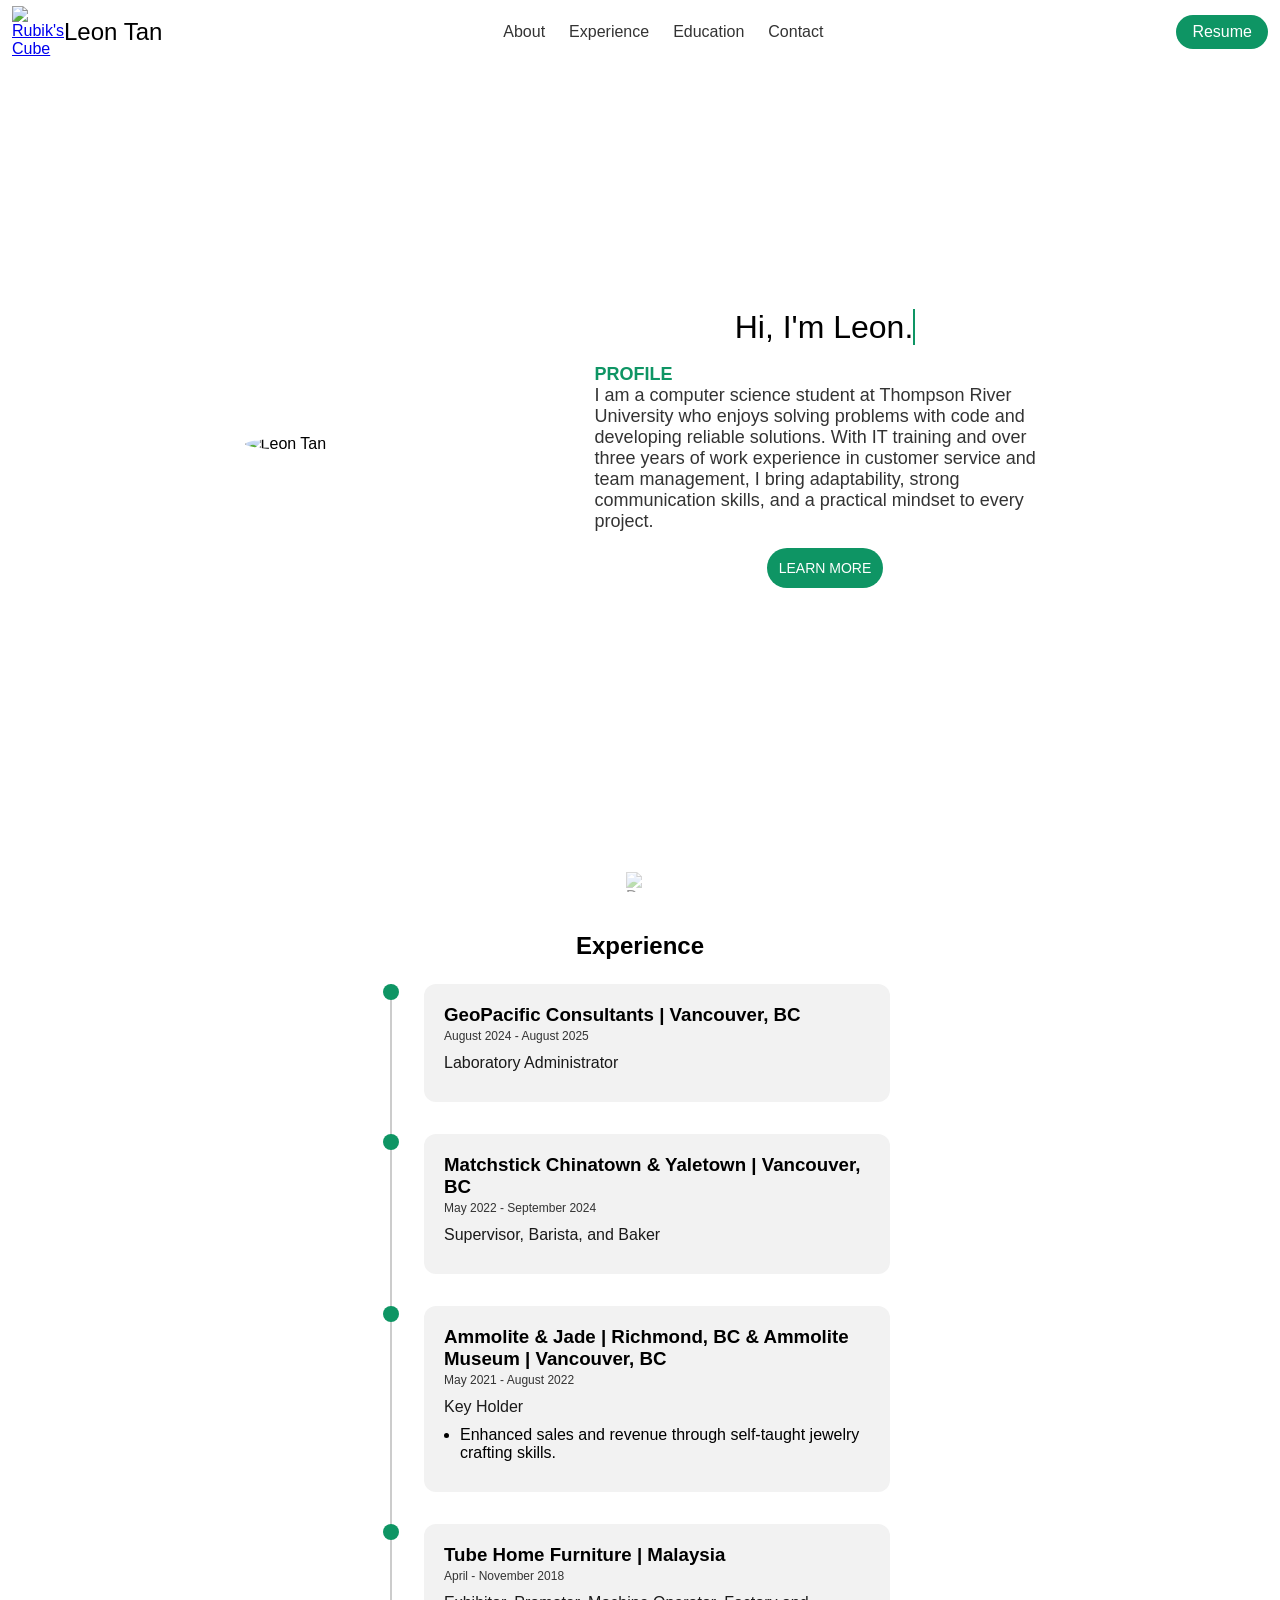
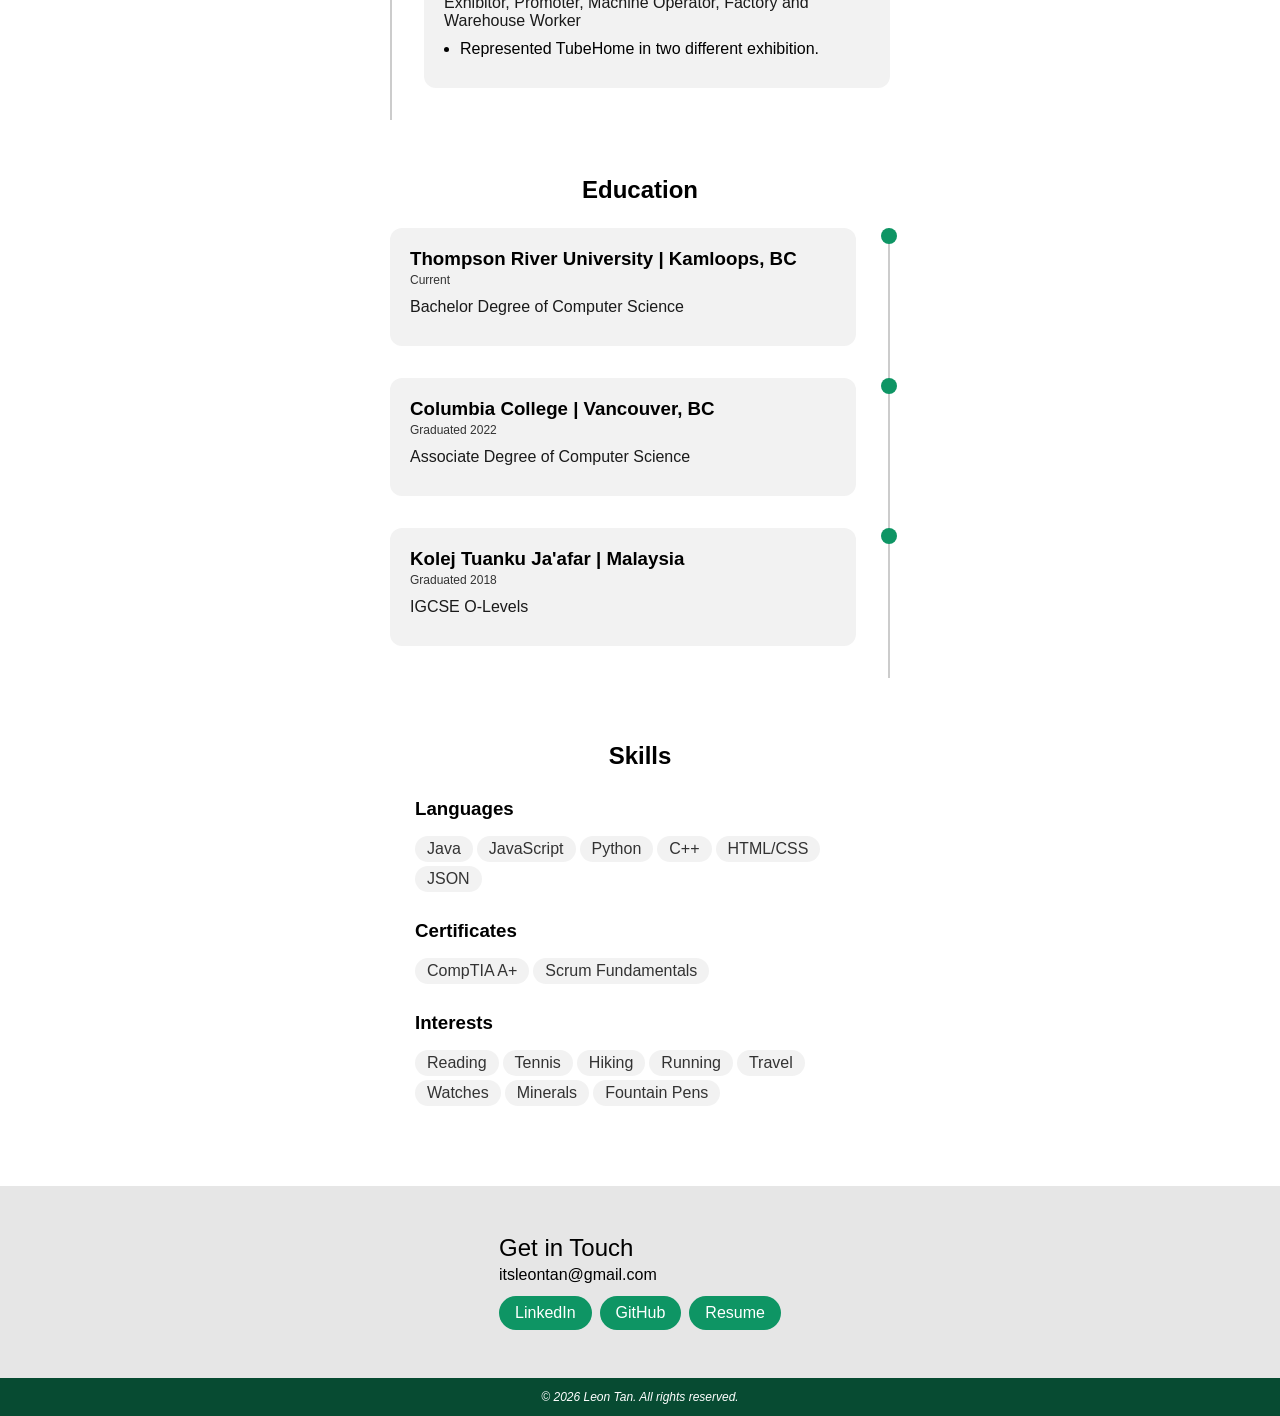
==== index.html @ 89104b5e "B3.6.0 - Added show animation for entire page. - Potentially fixed profile picture dark tint bug." ====
<!DOCTYPE html>
<html lang="en">
<head>
    <meta charset="UTF-8">
    <meta name="viewport" content="width=device-width, initial-scale=1.0">
    <title>it's Leon Tan</title>
    <link rel="icon" type="image/x-icon" href="src/rubik.png">
    <link rel="stylesheet" href="css/index.css">
    <link rel="stylesheet" href="https://fonts.googleapis.com">
    <script src="js/index.js" defer></script>
</head>

<body>
    <header>
        <a id="rubik" href="index.html">
            <img src="src/rubik.png" alt="Rubik's Cube">
        </a>
        <h2>Leon Tan</h2>

        <nav>
            <a href="#landing">About</a>
            <a href="#experience">Experience</a>
            <a href="#education">Education</a>
            <a href="#contact-container">Contact</a>    
        </nav>

        <div id="resume-link-container">
            <a href="src/Resume, Leon Tan.pdf" target="_blank">Resume</a>
        </div>

        <div id="menu-icon">
            <div id="bar1"></div>
            <div id="bar2"></div>
            <div id="bar3"></div>
        </div>
    </header>

    <!-- ========== MENU ========== -->
    <div class="menu-overlay">
        <a href="#landing" onclick="menuFunction()">About</a>
        <a href="#experience" onclick="menuFunction()">Experience</a>
        <a href="#education" onclick="menuFunction()">Education</a>
        <a href="#contact-container" onclick="menuFunction()">Contact</a> 
        <a href="src/Resume, Leon Tan.pdf" target="_blank">Resume</a> 
    </div>

    <main>
        <section id="landing" class="ani">
            <div id="headshot-container">
                <img id="headshot" src="src/headshot.jpg" alt="Leon Tan">
            </div> 
    
            <div id="intro">
                <div>
                    <h2 class="typewrite" data-type='["Hi, I&apos;m Leon.", "Glad you&apos;re here!", "Let&apos;s work together!", "Stay curious!", "Never stop learning!"]' data-period="2000"><span class="wrap"></span></h2>
                </div>

                <h4>PROFILE</h4>

                <p>
                    I am a computer science student at Thompson River University who enjoys solving 
                    problems with code and developing reliable solutions. With IT training and over three years of work 
                    experience in customer service and team management, I bring adaptability, strong communication skills, 
                    and a practical mindset to every project.
                </p>
                
                <a href="#experience">LEARN MORE</a>
            </div>
    
            <div id="arrow-container">
                <a id="arrow-link" href="#experience">
                    <img src="src/down.png" alt="Down Arrow" id="arrow">
                </a>
            </div>
        </section>
    
        <!-- ========== EXPERIENCE SECTION ========== -->
        <section class="timeline" id="experience">
            <h1 class="ani">Experience</h1>
            <div id="experience-container">
                <div class="timeline-item ani">
                    <div class="experience-dot"></div>
                    <div class="timeline-content">
                        <h3>GeoPacific Consultants | Vancouver, BC</h3>
                        <span class="date">August 2024 - August 2025</span>
                        <p>Laboratory Administrator</p>
                    </div>
                </div>
        
                <div class="timeline-item ani">
                    <div class="experience-dot"></div>
                    <div class="timeline-content">
                        <h3>Matchstick Chinatown & Yaletown | Vancouver, BC</h3>
                        <span class="date">May 2022 - September 2024</span>
                        <p>Supervisor, Barista, and Baker</p>
                    </div>
                </div>
        
                <div class="timeline-item ani">
                    <div class="experience-dot"></div>
                    <div class="timeline-content">
                        <h3>Ammolite & Jade | Richmond, BC & Ammolite Museum | Vancouver, BC</h3>
                        <span class="date">May 2021 - August 2022</span>
                        <p>Key Holder</p>
                        <ul>
                            <li>Enhanced sales and revenue through self-taught jewelry crafting skills.</li>
                        </ul>
                    </div>
                </div>
        
                <div class="timeline-item ani">
                    <div class="experience-dot"></div>
                    <div class="timeline-content">
                        <h3>Tube Home Furniture | Malaysia</h3>
                        <span class="date">April - November 2018</span>
                        <p>Exhibitor, Promoter, Machine Operator, Factory and Warehouse Worker</p>
                        <ul>
                            <li>Represented TubeHome in two different exhibition.</li>
                        </ul>
                    </div>
                </div>
            </div>
        </section>
    
        <!-- ========== EDUCATION SECTION ========== -->
        <section class="timeline" id="education">
            <h1 class="ani">Education</h1>
            <div id="edu-container">
                <div class="timeline-item ani">
                    <div class="edu-dot"></div>
                    <div class="timeline-content">
                        <h3>Thompson River University | Kamloops, BC</h3>
                        <span class="date">Current</span>
                        <p>Bachelor Degree of Computer Science</p>
                    </div>
                </div>
        
                <div class="timeline-item ani">
                    <div class="edu-dot"></div>
                    <div class="timeline-content">
                        <h3>Columbia College | Vancouver, BC</h3>
                        <span class="date">Graduated 2022</span>
                        <p>Associate Degree of Computer Science</p>
                    </div>
                </div>
        
                <div class="timeline-item ani">
                    <div class="edu-dot"></div>
                    <div class="timeline-content">
                        <h3>Kolej Tuanku Ja'afar | Malaysia</h3>
                        <span class="date">Graduated 2018</span>
                        <p>IGCSE O-Levels</p>
                    </div>
                </div>
            </div>
        </section>

        <!-- ========== SKILLS SECTION ========== -->
        <section id="skills">
            <h1 class="ani">Skills</h1>
            <div class="skills-container ani">
                <h3>Languages</h3>
                <div class="skills-items">
                    <div>Java</div>
                    <div>JavaScript</div>
                    <div>Python</div>
                    <div>C++</div>
                    <div>HTML/CSS</div>
                    <div>JSON</div>
                </div>
            </div>

            <div class="skills-container ani">
                <h3>Certificates</h3>
                <div class="skills-items">
                    <div>CompTIA A+</div>
                    <div>Scrum Fundamentals</div>
                </div>
            </div>

            <div class="skills-container ani">
                <h3>Interests</h3>
                <div class="skills-items">
                    <div>Reading</div>
                    <div>Tennis</div>
                    <div>Hiking</div>
                    <div>Running</div>
                    <div>Travel</div>
                    <div>Watches</div>
                    <div>Minerals</div>
                    <div>Fountain Pens</div>
                </div>
            </div>
        </section>

        <!-- ========== CONTACT ========== -->
        <section id="contact">
            <div id="info" class="ani">
                <h1>Get in Touch</h1>
                <a href="mailto:itsleontan@gmail.com">itsleontan@gmail.com</a>
                <div id="links">
                    <a href="https://www.linkedin.com/in/itsleontan" target="_blank">LinkedIn</a>
                    <a href="https://github.com/itsLeonTan" target="_blank">GitHub</a>
                    <a href="src/Resume, Leon Tan.pdf" target="_blank">Resume</a>
                </div>
            </div>
        </section>
    </main>

    <footer id="contact-container">
        <p>&#169; 2026 Leon Tan. All rights reserved.</p>
    </footer>
    
</body>

</html>
---- css/index.css ----
:root {
    --beige: rgb(249, 246, 244);

    --white-dark: hsl(0, 0%, 90%);
    --white-medium: hsl(0, 0%, 95%);
    --white-light: hsl(0, 0%, 100%);

    --grey-light: hsl(0, 0%, 80%);
    --grey-medium: hsl(0, 0%, 70%);
    --grey-dark: hsl(0, 0%, 60%);

    --black-dark: hsl(0, 0%, 0%);
    --black-medium: hsl(0, 0%, 10%);
    --black-light: hsl(0, 0%, 20%);

    --primary-dark: hsl(158, 83%, 16%);
    --primary-medium: hsl(158, 83%, 24%);
    --primary-light: hsl(158, 83%, 32%);

    --header-height: 64px;
}
html {
    scroll-behavior: smooth;
    scrollbar-color: var(--primary-light) var(--white-dark);
    scrollbar-width: thin;
}
body {
    background-color: var(--white-light);
    width: 100%;
    display: flex;
    margin: 0;
    flex-direction: column;
    align-items: center;
    justify-content: center;
    font-family: "Montserrat", sans-serif;
}
*, *::before, *::after { box-sizing: border-box; }

.ani {
    opacity: 0;
    transform: translateY(30px);
    transition: all 0.5s ease;
}
.ani.show {
    opacity: 1;
    transform: translateY(0);
}

header {
    height: var(--header-height);
    width: 100%;
    position: sticky;
    top: 0;
    z-index: 1000;
    backdrop-filter: blur(12px);
    background-color: rgba(255, 255, 255, 0.8); 
    transition: background-color 0.3s ease;

    display: flex;
    justify-content: center;
    align-items: center;
}
nav {
    display: none;
    margin: 0 auto;
    position: relative;
    z-index: 1001;
}
nav a {
    display: block;
    text-decoration: none;
    color: var(--black-light);
    padding: 0px 12px;
    font-size: 16px;
    font-weight: 500;
    cursor: pointer;
}
nav a:hover {
    color: var(--primary-light);
}
header.active {
    background-color: rgb(40, 40, 40);
}
header.active h3 {
    color: white;
}
header #rubik {
    width: 44px;
    margin: 0 4px 0px 12px;
    cursor: pointer;
    transition: transform 0.3s ease;
}
header #rubik img {
    width: 44px;
    margin: 0;
}
header #rubik:hover { transform: scale(1.10); }
header #rubik:active { transform: scale(.90); }
header h2 {
    font-weight: 500;
    margin: 0;
    margin-left: 4px;
}
#resume-link-container { 
    display: none;
    margin: 0 12px;
    padding: 8px 16px;
    background-color: var(--primary-light);
    border-radius: 20px;
}
#resume-link-container:hover {
    background-color: var(--primary-medium);
}
#resume-link-container a {
    color: white;
    font-size: 16px; 
    text-decoration: none;
    font-weight: light;
}
header #menu-icon {
    display: block;
    margin: 0 20px 0 auto;
    cursor: pointer;
}
header #menu-icon #bar1, 
header #menu-icon #bar2, 
header #menu-icon #bar3 {
    width: 24px;
    height: 2px;
    background-color: black;
    margin: 4px 0px;
    transition: all 0.4s ease;
}
header #menu-icon.change #bar1 { 
    transform: translate(0, 6px) rotate(-45deg); 
    background-color: white;
}
header #menu-icon.change #bar2 { opacity: 0; }
header #menu-icon.change #bar3 { 
    transform: translate(0, -6px) rotate(45deg); 
    background-color: white;
}
.menu-overlay {
    z-index: 999;
    position: fixed;
    inset: 0;
    background-color: rgb(40, 40, 40);
    display: flex;
    flex-direction: column;
    align-items: center;
    justify-content: center;

    visibility: hidden;
    opacity: 0;

    transition-duration: 0.2s;
}
.menu-overlay a {
    text-decoration: none;
    color: white;
    font-size: 28px;
    margin: 16px 0px;
}
.menu-overlay.active {
    visibility: visible;
    opacity: 1;
}

main {
    width: 100%;
    display: flex;
    flex-direction: column;
    justify-content: center;
    align-items: center;
}

/* ========== LANDING PAGE ========== */
#landing {
    width: 100%;
    height: calc(100vh - 64px);
    height: calc(100dvh - 64px); /* For mobile devices. Dynamic view height. */
    display: flex;
    flex-direction: column;
    justify-content: center;
    align-items: center;
}

#headshot-container {
    background-color: white;
    display: flex;
    flex-grow: 1;
    align-items: center;
    justify-content: center;
    width: fit-content;
    margin: 12px 30px;
}
#headshot {
    width: min(50vw, 260px);
    border-radius: 50%;
    margin: 0;
}

#intro {
    width: min(90%, 400px);
    margin: 0px 30px;
    flex-grow: 1;
    display: flex;
    flex-direction: column;
    align-items: center;
    text-align: left;
}
#intro div {
    height: min(56px, 8vh); 
    display: flex; 
    align-items: center; 
    justify-content: center;
    text-align: center;
}
#intro h2 {
    font-size: min(28px, 4vh);
    font-weight: normal;
    width: fit-content;
    margin: 0;
}
#intro h4 {
    font-size: min(16px, 2.5vh);
    margin-top: min(12px, 1vh);
    margin-bottom: 0px;
    margin-right: auto;
    color: var(--primary-light);
}
#intro p {
    font-size: min(16px, 2.5vh);
    margin: 0px;
    color: var(--black-light);
}
#intro a {
    border-radius: 20px;
    padding: min(12px, 2vh); 
    margin-top: 16px;
    font-size: min(12px, 2vh);
    text-decoration: none;
    color: white;
    background-color: var(--primary-light);
    transition: transform 0.2s ease;
}
#intro a:hover {
    background-color: var(--primary-medium);
    transform: scale(1.05);
}
#intro a:active { transform: scale(.9); }

#arrow-container {
    position: absolute; 
    bottom: 8px;
    height: fit-content;
    cursor: pointer;
    opacity: 0.4;
}
#arrow-container:hover {
    opacity: 80%;
}
#arrow-container #arrow-link {
    display: flex;
    flex-direction: column;
    justify-content: center;
    align-items: center;
    text-decoration: none;
    color: black;
}
#arrow-container #arrow-link #arrow {
    width: 28px;
    height: 20px;
    animation: bounce 1.5s infinite;
}
@keyframes bounce {
    0%, 100% { transform: translateY(0); }
    50% { transform: translateY(4px); }
}

/* ========== WORK EXPERIENCE & EDUCATION ========== */
.timeline {
    padding-top: 32px;
    display: flex;
    flex-direction: column;
    align-items: center;
}
.timeline h1 {
    margin: 0;
}
#experience {  scroll-margin-top: calc(var(--header-height)); }
#experience-container {
    position: relative;
    margin: 24px auto;
    padding-left: 32px;
    width: min(80vw, 500px);
    border-left: 2px solid var(--grey-light);
}
.experience-dot {
    position: absolute;
    left: -41px;
    width: 16px;
    height: 16px;
    background: var(--primary-light);
    border-radius: 50%;
}
#education { scroll-margin-top: calc(var(--header-height)); }
#edu-container {
    position: relative;
    margin: 24px auto;
    padding-right: 32px;
    width: min(80vw, 500px);
    border-right: 2px solid var(--grey-light);
}
.edu-dot {
    position: absolute;
    right: -41px;
    width: 16px;
    height: 16px;
    background: var(--primary-light);
    border-radius: 50%;
}

.timeline-item {
    position: relative;
    margin-bottom: 32px;
}
.timeline-content {
    background: var(--white-medium);
    padding: 20px;
    border-radius: 12px;
}
.timeline-content h3 {
    margin: 0;
}
.timeline-content .date {
    font-size: 12px;
    color: var(--black-light);
}
.timeline-content p {
    margin: 10px 0px;
    color: var(--black-medium);
}
.timeline-content ul {
    margin: 10px 0px;
    padding-left: 16px;
    list-style-position:outside;
}

/* ========== SKILLS ========== */
#skills {
    width: 100%;
    display: flex;
    flex-direction: column;
    align-items: center;
    padding: 40px 0;
    margin-bottom: 40px; /* temporary */
}
#skills > h1 {
    margin: 0;
}
.skills-container {
    width: min(90%, 450px);
}
.skills-container h3 {
    margin: 28px 0 16px 0;
}
.skills-items {
    width: 100%;
    flex-wrap: wrap;
    display: flex;
    gap: 4px;
}
.skills-items > div {
    background-color: var(--white-medium);
    color: var(--black-light);
    padding: 4px 12px;
    border-radius: 16px;
    transition: background-color 0.5s ease, color 0.5s ease;
}
.skills-items > div:hover {
    background-color: var(--primary-light);
    color: white;
    border-color: var(--primary-medium);
}

/* ========== CONTACT ========== */
#contact {
    width: 100%;
    background-color: var(--white-dark);
    display: flex;
    flex-direction: column;
    align-items: center;
    justify-content: center;
}
#contact #info {
    padding: 48px 0;
    display: flex;
    flex-direction: column;
    width: fit-content;
}
#contact #info h1 {
    margin: 0 0 4px 0;
    font-weight: 500;
}
#contact #info > a {
    text-decoration: none;
    color: black;
    display: inline-block;
    padding-bottom: 12px; 
}
#contact #info > a:hover {
    color: var(--primary-light);
}
#contact #info #links {
    display: flex;
    gap: 8px;
}
#contact #info #links > a {
    background-color: var(--primary-light);
    padding: 8px 16px;
    margin: 0;
    color: white;
    font-weight: 400;
    text-decoration: none;
    display:inline-block;
    border-radius: 24px;
}
#contact #info #links > a:hover {
    background-color: var(--primary-medium);
}

/* ========== FOOTER ========== */
footer {
    display: flex;
    justify-content: center;
    align-items: center;
    width: 100%;
    background-color: var(--primary-dark);
    scroll-margin-top: calc(var(--header-height));
}
footer p {
    font-size: 12px;
    color: white;
    font-weight: 100;
    font-style: italic;
}


@media (min-width: 850px) {
    header #menu-icon { display: none; }
    nav { display: flex; }
    #resume-link-container { display: block; }

    #landing {
        flex-direction: row;
        padding-bottom: 6%;
    }
    #headshot-container {
        margin: 0;
        flex-grow: 0;
        width: max(28vw, 400px);
    }
    #headshot {
        width: min(32vw, 300px);
    }
    #intro {
        margin-left: 0;
        margin-bottom: 0;
        flex-grow: 0;
        width: 36vw;
    }
    #intro h2 { font-size: 32px; }
    #intro h4 { font-size: 18px; }
    #intro p { font-size: 18px; }
    #intro a { font-size: 14px; }
}
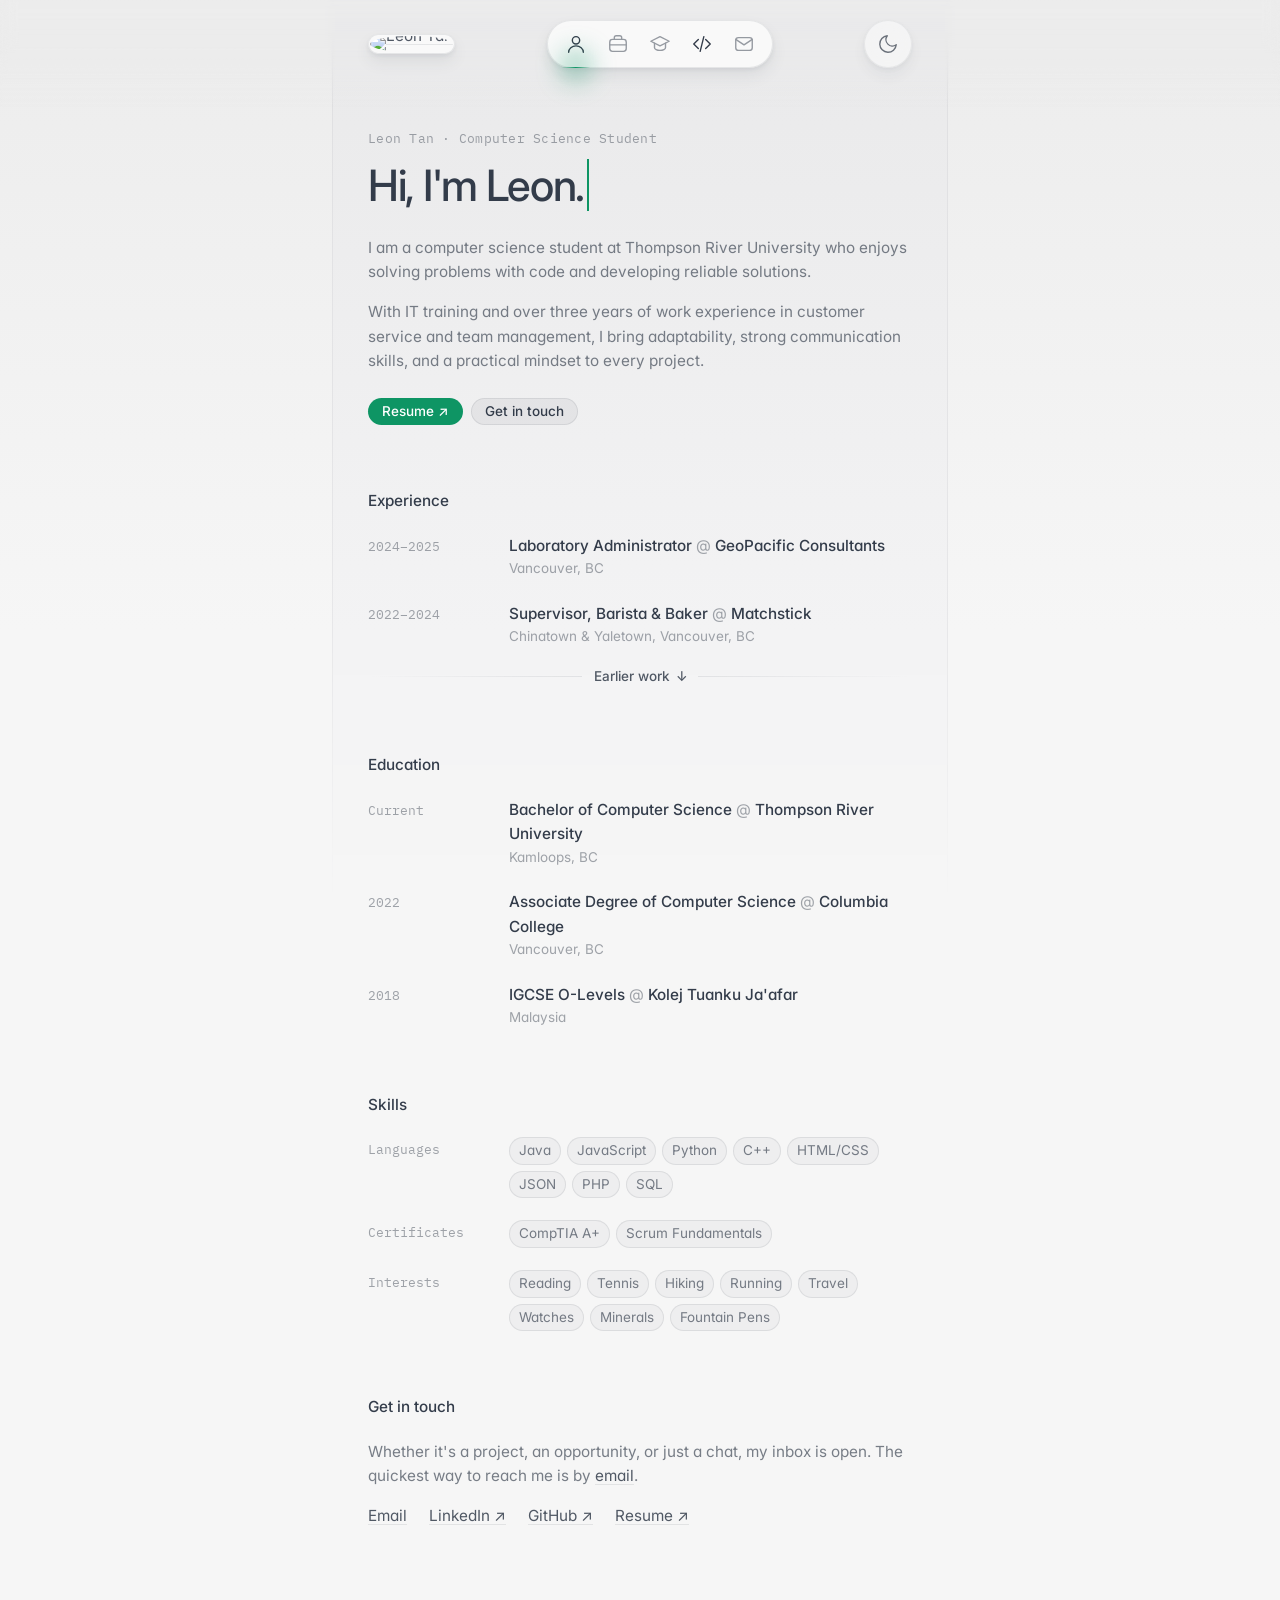
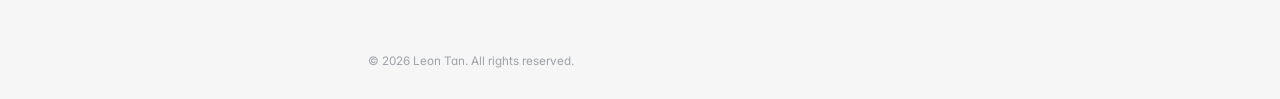
==== commit 2b43c6c0: "v1.0.0 - full UI revamp" ====
--- a/index.html
+++ b/index.html
@@ -1,216 +1,212 @@
 <!DOCTYPE html>
-<html lang="en">
+<html lang="en" class="dark">
 <head>
     <meta charset="UTF-8">
     <meta name="viewport" content="width=device-width, initial-scale=1.0">
     <title>it's Leon Tan</title>
+    <meta name="description" content="Leon Tan — computer science student who enjoys solving problems with code.">
     <link rel="icon" type="image/x-icon" href="src/rubik.png">
+
+    <!-- Apply saved / system theme before first paint to avoid a flash -->
+    <script>
+        (function () {
+            var root = document.documentElement;
+            var theme;
+            try { theme = localStorage.getItem("theme"); } catch (e) {}
+            if (theme !== "light" && theme !== "dark") {
+                theme = window.matchMedia("(prefers-color-scheme: light)").matches ? "light" : "dark";
+            }
+            root.classList.remove("light", "dark");
+            root.classList.add(theme, "js");
+        })();
+    </script>
+
+    <link rel="preconnect" href="https://fonts.googleapis.com">
+    <link rel="preconnect" href="https://fonts.gstatic.com" crossorigin>
+    <link rel="stylesheet" href="https://fonts.googleapis.com/css2?family=IBM+Plex+Mono:wght@400;500&family=Inter:wght@400;500;600&display=swap">
     <link rel="stylesheet" href="css/index.css">
-    <link rel="stylesheet" href="https://fonts.googleapis.com">
     <script src="js/index.js" defer></script>
 </head>
 
 <body>
+    <div class="rails" aria-hidden="true"></div>
+
+    <!-- ========== HEADER ========== -->
     <header>
-        <a id="rubik" href="index.html">
-            <img src="src/rubik.png" alt="Rubik's Cube">
-        </a>
-        <h2>Leon Tan</h2>
-
-        <nav>
-            <a href="#landing">About</a>
-            <a href="#experience">Experience</a>
-            <a href="#education">Education</a>
-            <a href="#contact-container">Contact</a>    
-        </nav>
-
-        <div id="resume-link-container">
-            <a href="src/Resume, Leon Tan.pdf" target="_blank">Resume</a>
+        <div class="header-blur" aria-hidden="true">
+            <span></span><span></span><span></span>
         </div>
 
-        <div id="menu-icon">
-            <div id="bar1"></div>
-            <div id="bar2"></div>
-            <div id="bar3"></div>
+        <div class="container header-inner">
+            <a id="avatar" class="glass" href="#about" aria-label="Leon Tan — back to top">
+                <img src="src/headshot.jpg" alt="Leon Tan" width="48" height="48">
+            </a>
+
+            <nav class="glass" aria-label="Sections">
+                <a href="#about" aria-label="About" title="About">
+                    <svg viewBox="0 0 24 24" aria-hidden="true"><circle cx="12" cy="8" r="4"/><path d="M4 21c0-4 3.6-7 8-7s8 3 8 7"/></svg>
+                </a>
+                <a href="#experience" aria-label="Experience" title="Experience">
+                    <svg viewBox="0 0 24 24" aria-hidden="true"><rect x="3" y="7" width="18" height="13" rx="3"/><path d="M8 7V5a2 2 0 0 1 2-2h4a2 2 0 0 1 2 2v2M3 13h18"/></svg>
+                </a>
+                <a href="#education" aria-label="Education" title="Education">
+                    <svg viewBox="0 0 24 24" aria-hidden="true"><path d="M2 9l10-5 10 5-10 5z"/><path d="M6 11v5c0 1.5 2.7 3 6 3s6-1.5 6-3v-5"/></svg>
+                </a>
+                <a href="#skills" aria-label="Skills" title="Skills">
+                    <svg viewBox="0 0 24 24" aria-hidden="true"><path d="M8 7l-5 5 5 5M16 7l5 5-5 5M14 4l-4 16"/></svg>
+                </a>
+                <a href="#contact" aria-label="Contact" title="Contact">
+                    <svg viewBox="0 0 24 24" aria-hidden="true"><rect x="3" y="5" width="18" height="14" rx="3"/><path d="M3 7l9 6 9-6"/></svg>
+                </a>
+            </nav>
+
+            <button id="theme-toggle" class="glass" type="button" aria-label="Switch theme">
+                <svg class="icon-sun" viewBox="0 0 24 24" aria-hidden="true"><circle cx="12" cy="12" r="4"/><path d="M12 2v2M12 20v2M4.9 4.9l1.4 1.4M17.7 17.7l1.4 1.4M2 12h2M20 12h2M4.9 19.1l1.4-1.4M17.7 6.3l1.4-1.4"/></svg>
+                <svg class="icon-moon" viewBox="0 0 24 24" aria-hidden="true"><path d="M21 12.8A9 9 0 1 1 11.2 3a7 7 0 0 0 9.8 9.8z"/></svg>
+            </button>
         </div>
     </header>
 
-    <!-- ========== MENU ========== -->
-    <div class="menu-overlay">
-        <a href="#landing" onclick="menuFunction()">About</a>
-        <a href="#experience" onclick="menuFunction()">Experience</a>
-        <a href="#education" onclick="menuFunction()">Education</a>
-        <a href="#contact-container" onclick="menuFunction()">Contact</a> 
-        <a href="src/Resume, Leon Tan.pdf" target="_blank">Resume</a> 
-    </div>
-
-    <main>
-        <section id="landing" class="ani">
-            <div id="headshot-container">
-                <img id="headshot" src="src/headshot.jpg" alt="Leon Tan">
-            </div> 
-    
-            <div id="intro">
+    <!-- ========== MAIN ========== -->
+    <main class="container">
+
+        <!-- ABOUT -->
+        <section id="about" class="ani">
+            <p class="eyebrow">Leon Tan &middot; Computer Science Student</p>
+            <h1 class="typewrite" data-type='["Hi, I&apos;m Leon.", "Glad you&apos;re here!", "Let&apos;s work together!", "Stay curious!", "Never stop learning!"]' data-period="2000"><span class="wrap"></span></h1>
+
+            <p>
+                I am a computer science student at Thompson River University who enjoys solving
+                problems with code and developing reliable solutions.
+            </p>
+            <p>
+                With IT training and over three years of work experience in customer service and
+                team management, I bring adaptability, strong communication skills, and a practical
+                mindset to every project.
+            </p>
+
+            <div class="actions">
+                <a class="btn btn-primary" href="src/Resume, Leon Tan.pdf" target="_blank">Resume ↗</a>
+                <a class="btn" href="#contact">Get in touch</a>
+            </div>
+        </section>
+
+        <!-- EXPERIENCE -->
+        <section id="experience">
+            <h2 class="ani">Experience</h2>
+
+            <dl class="entries">
+                <dt class="ani">2024–2025</dt>
+                <dd class="ani">
+                    <strong>Laboratory Administrator <span class="at">@</span> GeoPacific Consultants</strong>
+                    <small>Vancouver, BC</small>
+                </dd>
+
+                <dt class="ani">2022–2024</dt>
+                <dd class="ani">
+                    <strong>Supervisor, Barista &amp; Baker <span class="at">@</span> Matchstick</strong>
+                    <small>Chinatown &amp; Yaletown, Vancouver, BC</small>
+                </dd>
+            </dl>
+
+            <div id="earlier-work" class="collapse" aria-hidden="true" inert>
                 <div>
-                    <h2 class="typewrite" data-type='["Hi, I&apos;m Leon.", "Glad you&apos;re here!", "Let&apos;s work together!", "Stay curious!", "Never stop learning!"]' data-period="2000"><span class="wrap"></span></h2>
-                </div>
-
-                <h4>PROFILE</h4>
-
-                <p>
-                    I am a computer science student at Thompson River University who enjoys solving 
-                    problems with code and developing reliable solutions. With IT training and over three years of work 
-                    experience in customer service and team management, I bring adaptability, strong communication skills, 
-                    and a practical mindset to every project.
-                </p>
-                
-                <a href="#experience">LEARN MORE</a>
-            </div>
-    
-            <div id="arrow-container">
-                <a id="arrow-link" href="#experience">
-                    <img src="src/down.png" alt="Down Arrow" id="arrow">
-                </a>
-            </div>
-        </section>
-    
-        <!-- ========== EXPERIENCE SECTION ========== -->
-        <section class="timeline" id="experience">
-            <h1 class="ani">Experience</h1>
-            <div id="experience-container">
-                <div class="timeline-item ani">
-                    <div class="experience-dot"></div>
-                    <div class="timeline-content">
-                        <h3>GeoPacific Consultants | Vancouver, BC</h3>
-                        <span class="date">August 2024 - August 2025</span>
-                        <p>Laboratory Administrator</p>
-                    </div>
-                </div>
-        
-                <div class="timeline-item ani">
-                    <div class="experience-dot"></div>
-                    <div class="timeline-content">
-                        <h3>Matchstick Chinatown & Yaletown | Vancouver, BC</h3>
-                        <span class="date">May 2022 - September 2024</span>
-                        <p>Supervisor, Barista, and Baker</p>
-                    </div>
-                </div>
-        
-                <div class="timeline-item ani">
-                    <div class="experience-dot"></div>
-                    <div class="timeline-content">
-                        <h3>Ammolite & Jade | Richmond, BC & Ammolite Museum | Vancouver, BC</h3>
-                        <span class="date">May 2021 - August 2022</span>
-                        <p>Key Holder</p>
-                        <ul>
-                            <li>Enhanced sales and revenue through self-taught jewelry crafting skills.</li>
-                        </ul>
-                    </div>
-                </div>
-        
-                <div class="timeline-item ani">
-                    <div class="experience-dot"></div>
-                    <div class="timeline-content">
-                        <h3>Tube Home Furniture | Malaysia</h3>
-                        <span class="date">April - November 2018</span>
-                        <p>Exhibitor, Promoter, Machine Operator, Factory and Warehouse Worker</p>
-                        <ul>
-                            <li>Represented TubeHome in two different exhibition.</li>
-                        </ul>
-                    </div>
+                    <dl class="entries">
+                        <dt>2021–2022</dt>
+                        <dd>
+                            <strong>Key Holder <span class="at">@</span> Ammolite &amp; Jade / Ammolite Museum</strong>
+                            <small>Richmond &amp; Vancouver, BC</small>
+                            <p>Enhanced sales and revenue through self-taught jewelry crafting skills.</p>
+                        </dd>
+
+                        <dt>2018</dt>
+                        <dd>
+                            <strong>Exhibitor &amp; Promoter <span class="at">@</span> Tube Home Furniture</strong>
+                            <small>Malaysia</small>
+                            <p>Represented TubeHome in two different exhibitions, alongside work as a machine operator, factory and warehouse worker.</p>
+                        </dd>
+                    </dl>
                 </div>
             </div>
-        </section>
-    
-        <!-- ========== EDUCATION SECTION ========== -->
-        <section class="timeline" id="education">
-            <h1 class="ani">Education</h1>
-            <div id="edu-container">
-                <div class="timeline-item ani">
-                    <div class="edu-dot"></div>
-                    <div class="timeline-content">
-                        <h3>Thompson River University | Kamloops, BC</h3>
-                        <span class="date">Current</span>
-                        <p>Bachelor Degree of Computer Science</p>
-                    </div>
-                </div>
-        
-                <div class="timeline-item ani">
-                    <div class="edu-dot"></div>
-                    <div class="timeline-content">
-                        <h3>Columbia College | Vancouver, BC</h3>
-                        <span class="date">Graduated 2022</span>
-                        <p>Associate Degree of Computer Science</p>
-                    </div>
-                </div>
-        
-                <div class="timeline-item ani">
-                    <div class="edu-dot"></div>
-                    <div class="timeline-content">
-                        <h3>Kolej Tuanku Ja'afar | Malaysia</h3>
-                        <span class="date">Graduated 2018</span>
-                        <p>IGCSE O-Levels</p>
-                    </div>
-                </div>
+
+            <div class="divider-toggle">
+                <span aria-hidden="true"></span>
+                <button id="earlier-toggle" type="button" aria-expanded="false" aria-controls="earlier-work">
+                    <span class="label">Earlier work</span> <span class="arrow" aria-hidden="true">↓</span>
+                </button>
+                <span aria-hidden="true"></span>
             </div>
         </section>
 
-        <!-- ========== SKILLS SECTION ========== -->
+        <!-- EDUCATION -->
+        <section id="education">
+            <h2 class="ani">Education</h2>
+
+            <dl class="entries">
+                <dt class="ani">Current</dt>
+                <dd class="ani">
+                    <strong>Bachelor of Computer Science <span class="at">@</span> Thompson River University</strong>
+                    <small>Kamloops, BC</small>
+                </dd>
+
+                <dt class="ani">2022</dt>
+                <dd class="ani">
+                    <strong>Associate Degree of Computer Science <span class="at">@</span> Columbia College</strong>
+                    <small>Vancouver, BC</small>
+                </dd>
+
+                <dt class="ani">2018</dt>
+                <dd class="ani">
+                    <strong>IGCSE O-Levels <span class="at">@</span> Kolej Tuanku Ja'afar</strong>
+                    <small>Malaysia</small>
+                </dd>
+            </dl>
+        </section>
+
+        <!-- SKILLS -->
         <section id="skills">
-            <h1 class="ani">Skills</h1>
-            <div class="skills-container ani">
-                <h3>Languages</h3>
-                <div class="skills-items">
-                    <div>Java</div>
-                    <div>JavaScript</div>
-                    <div>Python</div>
-                    <div>C++</div>
-                    <div>HTML/CSS</div>
-                    <div>JSON</div>
-                </div>
-            </div>
-
-            <div class="skills-container ani">
-                <h3>Certificates</h3>
-                <div class="skills-items">
-                    <div>CompTIA A+</div>
-                    <div>Scrum Fundamentals</div>
-                </div>
-            </div>
-
-            <div class="skills-container ani">
-                <h3>Interests</h3>
-                <div class="skills-items">
-                    <div>Reading</div>
-                    <div>Tennis</div>
-                    <div>Hiking</div>
-                    <div>Running</div>
-                    <div>Travel</div>
-                    <div>Watches</div>
-                    <div>Minerals</div>
-                    <div>Fountain Pens</div>
-                </div>
-            </div>
-        </section>
-
-        <!-- ========== CONTACT ========== -->
-        <section id="contact">
-            <div id="info" class="ani">
-                <h1>Get in Touch</h1>
-                <a href="mailto:itsleontan@gmail.com">itsleontan@gmail.com</a>
-                <div id="links">
-                    <a href="https://www.linkedin.com/in/itsleontan" target="_blank">LinkedIn</a>
-                    <a href="https://github.com/itsLeonTan" target="_blank">GitHub</a>
-                    <a href="src/Resume, Leon Tan.pdf" target="_blank">Resume</a>
-                </div>
-            </div>
+            <h2 class="ani">Skills</h2>
+
+            <dl class="entries">
+                <dt class="ani">Languages</dt>
+                <dd class="ani tags">
+                    <span>Java</span><span>JavaScript</span><span>Python</span><span>C++</span>
+                    <span>HTML/CSS</span><span>JSON</span><span>PHP</span><span>SQL</span>
+                </dd>
+
+                <dt class="ani">Certificates</dt>
+                <dd class="ani tags">
+                    <span>CompTIA A+</span><span>Scrum Fundamentals</span>
+                </dd>
+
+                <dt class="ani">Interests</dt>
+                <dd class="ani tags">
+                    <span>Reading</span><span>Tennis</span><span>Hiking</span><span>Running</span>
+                    <span>Travel</span><span>Watches</span><span>Minerals</span><span>Fountain Pens</span>
+                </dd>
+            </dl>
+        </section>
+
+        <!-- CONTACT -->
+        <section id="contact" class="ani">
+            <h2>Get in touch</h2>
+            <p>
+                Whether it's a project, an opportunity, or just a chat, my inbox is open.
+                The quickest way to reach me is by <a href="mailto:itsleontan@gmail.com">email</a>.
+            </p>
+            <ul class="inline-links">
+                <li><a href="mailto:itsleontan@gmail.com">Email</a></li>
+                <li><a href="https://www.linkedin.com/in/itsleontan" target="_blank" rel="noopener noreferrer">LinkedIn ↗</a></li>
+                <li><a href="https://github.com/itsLeonTan" target="_blank" rel="noopener noreferrer">GitHub ↗</a></li>
+                <li><a href="src/Resume, Leon Tan.pdf" target="_blank">Resume ↗</a></li>
+            </ul>
         </section>
     </main>
 
-    <footer id="contact-container">
-        <p>&#169; 2026 Leon Tan. All rights reserved.</p>
+    <!-- ========== FOOTER ========== -->
+    <footer class="container">
+        <div>&#169; 2026 Leon Tan. All rights reserved.</div>
     </footer>
-    
 </body>
 
-</html>+</html>
--- a/css/index.css
+++ b/css/index.css
@@ -1,477 +1,559 @@
+/* ==========================================================================
+   THEME TOKENS
+   All text/border colours derive from one base colour (--base, as RGB
+   channels) at different opacities. Light/dark only swap the raw values.
+   ========================================================================== */
 :root {
-    --beige: rgb(249, 246, 244);
-
-    --white-dark: hsl(0, 0%, 90%);
-    --white-medium: hsl(0, 0%, 95%);
-    --white-light: hsl(0, 0%, 100%);
-
-    --grey-light: hsl(0, 0%, 80%);
-    --grey-medium: hsl(0, 0%, 70%);
-    --grey-dark: hsl(0, 0%, 60%);
-
-    --black-dark: hsl(0, 0%, 0%);
-    --black-medium: hsl(0, 0%, 10%);
-    --black-light: hsl(0, 0%, 20%);
-
-    --primary-dark: hsl(158, 83%, 16%);
-    --primary-medium: hsl(158, 83%, 24%);
-    --primary-light: hsl(158, 83%, 32%);
-
-    --header-height: 64px;
-}
+    --column: 544px;
+    --gutter: 20px;
+    --header-height: 88px;
+
+    --font-sans: "Inter", ui-sans-serif, system-ui, sans-serif;
+    --font-mono: "IBM Plex Mono", ui-monospace, Menlo, Consolas, monospace;
+
+    --ease-out-expo: cubic-bezier(.19, 1, .22, 1);
+}
+
+html.dark {
+    --base: 255 255 255;
+    --accent: 51 204 148;           /* brightened brand green for dark bg */
+    --on-accent: 4 20 14;
+    --bg-top: #050505;
+    --bg-bottom: #111111;
+    --glass-bg: rgb(255 255 255 / .06);
+    --shadow: rgb(0 0 0 / .35);
+    color-scheme: dark;
+}
+
+html.light {
+    --base: 51 60 74;               /* slate */
+    --accent: 14 149 100;           /* original brand green hsl(158 83% 32%) */
+    --on-accent: 255 255 255;
+    --bg-top: #ececec;
+    --bg-bottom: #f6f6f6;
+    --glass-bg: rgb(255 255 255 / .7);
+    --shadow: rgb(51 60 74 / .08);
+    color-scheme: light;
+}
+
+:root {
+    --heading: rgb(var(--base));
+    --text: rgb(var(--base) / .65);
+    --muted: rgb(var(--base) / .45);
+    --border: rgb(var(--base) / .1);
+    --rail: rgb(var(--base) / .06);
+    --accent-c: rgb(var(--accent));
+}
+
+/* ==========================================================================
+   BASE
+   ========================================================================== */
+*, *::before, *::after { box-sizing: border-box; }
+
 html {
+    font-size: 18px;
     scroll-behavior: smooth;
-    scrollbar-color: var(--primary-light) var(--white-dark);
+    scroll-padding-top: var(--header-height);
+    background-color: var(--bg-bottom);
+    scrollbar-color: rgb(var(--accent) / .6) transparent;
     scrollbar-width: thin;
 }
+
 body {
-    background-color: var(--white-light);
+    margin: 0;
+    min-height: 100vh;
+    min-height: 100dvh;
+    display: flex;
+    flex-direction: column;
+    isolation: isolate;
+    font-family: var(--font-sans);
+    font-size: .85rem;
+    line-height: 1.6;
+    color: var(--text);
+    -webkit-font-smoothing: antialiased;
+    font-feature-settings: "kern", "liga", "cv11";
+    transition: color .3s ease;
+}
+
+/* Fixed vertical background gradient */
+body::before {
+    content: "";
+    position: fixed;
+    inset: 0;
+    z-index: -2;
+    pointer-events: none;
+    background: linear-gradient(to bottom, var(--bg-top) 0%, var(--bg-bottom) 70%);
+}
+
+::selection { background: rgb(var(--accent) / .3); color: var(--heading); }
+
+a {
+    color: rgb(var(--base) / .85);
+    text-decoration: underline;
+    text-decoration-color: var(--border);
+    text-decoration-thickness: 1px;
+    text-underline-offset: 3px;
+    transition: color .2s ease, text-decoration-color .2s ease;
+}
+a:hover {
+    color: var(--heading);
+    text-decoration-color: var(--accent-c);
+}
+
+:focus-visible {
+    outline: 2px solid var(--accent-c);
+    outline-offset: 2px;
+    border-radius: 6px;
+}
+
+.container {
     width: 100%;
-    display: flex;
-    margin: 0;
-    flex-direction: column;
+    max-width: calc(var(--column) + 2 * var(--gutter));
+    margin-inline: auto;
+    padding-inline: var(--gutter);
+}
+
+/* Faint vertical rails framing the column */
+.rails {
+    position: fixed;
+    inset-block: 0;
+    left: 50%;
+    z-index: -1;
+    width: calc(var(--column) + 8vw);
+    max-width: calc(var(--column) + 4rem);
+    transform: translateX(-50%);
+    pointer-events: none;
+    border-inline: 1px solid var(--rail);
+    background: rgb(var(--base) / .012);
+    -webkit-mask-image: linear-gradient(#000 70%, transparent 100%);
+            mask-image: linear-gradient(#000 70%, transparent 100%);
+}
+
+/* Scroll reveal (only hides content when JS is running) */
+.js .ani {
+    opacity: 0;
+    transform: translateY(8px);
+    transition: opacity .6s ease, transform .6s var(--ease-out-expo);
+}
+.js .ani.show {
+    opacity: 1;
+    transform: none;
+}
+
+/* ==========================================================================
+   GLASS PILLS
+   ========================================================================== */
+.glass {
+    background: var(--glass-bg);
+    -webkit-backdrop-filter: blur(24px);
+            backdrop-filter: blur(24px);
+    border-radius: 999px;
+    box-shadow:
+        inset 0 0 0 1px var(--border),
+        0 2px 4px var(--shadow),
+        0 8px 16px var(--shadow);
+}
+
+/* ==========================================================================
+   HEADER
+   ========================================================================== */
+header {
+    position: sticky;
+    top: 0;
+    z-index: 100;
+    padding: 20px 0;
+}
+
+/* Progressive blur: stacked layers, stronger toward the top */
+.header-blur {
+    position: absolute;
+    inset: 0 0 -20px 0;
+    pointer-events: none;
+}
+.header-blur::before {
+    content: "";
+    position: absolute;
+    inset: 0;
+    background: linear-gradient(to bottom, var(--bg-top) 0%, transparent 100%);
+    opacity: .6;
+}
+.header-blur span {
+    position: absolute;
+    inset: 0;
+}
+.header-blur span:nth-child(1) {
+    -webkit-backdrop-filter: blur(1px); backdrop-filter: blur(1px);
+    -webkit-mask-image: linear-gradient(to bottom, #000 40%, transparent 100%);
+            mask-image: linear-gradient(to bottom, #000 40%, transparent 100%);
+}
+.header-blur span:nth-child(2) {
+    -webkit-backdrop-filter: blur(3px); backdrop-filter: blur(3px);
+    -webkit-mask-image: linear-gradient(to bottom, #000 25%, transparent 75%);
+            mask-image: linear-gradient(to bottom, #000 25%, transparent 75%);
+}
+.header-blur span:nth-child(3) {
+    -webkit-backdrop-filter: blur(8px); backdrop-filter: blur(8px);
+    -webkit-mask-image: linear-gradient(to bottom, #000 10%, transparent 50%);
+            mask-image: linear-gradient(to bottom, #000 10%, transparent 50%);
+}
+
+.header-inner {
+    position: relative;
+    display: flex;
+    align-items: center;
+    justify-content: space-between;
+    gap: 6px;
+}
+
+#avatar {
+    display: block;
+    padding: 2px;
+    line-height: 0;
+    transition: transform .2s ease;
+}
+#avatar img {
+    width: 48px;
+    height: 48px;
+    border-radius: 50%;
+    object-fit: cover;
+}
+#avatar:hover { transform: scale(1.05); }
+#avatar:active { transform: scale(.95); }
+
+nav {
+    display: flex;
+    padding: 0 8px;
+}
+nav a {
+    position: relative;
+    display: flex;
     align-items: center;
     justify-content: center;
-    font-family: "Montserrat", sans-serif;
-}
-*, *::before, *::after { box-sizing: border-box; }
-
-.ani {
+    padding: 13px 10px;
+    color: var(--heading);
+    opacity: .5;
+    transition: opacity .2s ease;
+}
+nav a:hover,
+nav a:focus-visible,
+nav a.active { opacity: 1; }
+
+/* Active indicator: thin fading line + soft glow */
+nav a::after,
+nav a::before {
+    content: "";
+    position: absolute;
+    left: 50%;
+    pointer-events: none;
     opacity: 0;
-    transform: translateY(30px);
-    transition: all 0.5s ease;
-}
-.ani.show {
+    transform: translateX(-50%) scaleX(.4);
+    transition: opacity .3s ease, transform .4s var(--ease-out-expo);
+}
+nav a::after {
+    bottom: 0;
+    width: 70%;
+    height: 1px;
+    background: linear-gradient(to right, transparent, var(--accent-c), transparent);
+}
+nav a::before {
+    bottom: -14px;
+    width: 32px;
+    height: 32px;
+    border-radius: 50%;
+    background: rgb(var(--accent) / .35);
+    filter: blur(12px);
+}
+nav a.active::after,
+nav a.active::before {
     opacity: 1;
-    transform: translateY(0);
-}
-
-header {
-    height: var(--header-height);
-    width: 100%;
-    position: sticky;
-    top: 0;
-    z-index: 1000;
-    backdrop-filter: blur(12px);
-    background-color: rgba(255, 255, 255, 0.8); 
-    transition: background-color 0.3s ease;
-
-    display: flex;
+    transform: translateX(-50%) scaleX(1);
+}
+
+svg {
+    width: 22px;
+    height: 22px;
+    fill: none;
+    stroke: currentColor;
+    stroke-width: 1.5;
+    stroke-linecap: round;
+    stroke-linejoin: round;
+}
+
+#theme-toggle {
+    display: flex;
+    align-items: center;
     justify-content: center;
-    align-items: center;
-}
-nav {
-    display: none;
-    margin: 0 auto;
-    position: relative;
-    z-index: 1001;
-}
-nav a {
-    display: block;
-    text-decoration: none;
-    color: var(--black-light);
-    padding: 0px 12px;
-    font-size: 16px;
-    font-weight: 500;
+    padding: 13px;
+    border: none;
+    color: var(--heading);
     cursor: pointer;
-}
-nav a:hover {
-    color: var(--primary-light);
-}
-header.active {
-    background-color: rgb(40, 40, 40);
-}
-header.active h3 {
-    color: white;
-}
-header #rubik {
-    width: 44px;
-    margin: 0 4px 0px 12px;
-    cursor: pointer;
-    transition: transform 0.3s ease;
-}
-header #rubik img {
-    width: 44px;
-    margin: 0;
-}
-header #rubik:hover { transform: scale(1.10); }
-header #rubik:active { transform: scale(.90); }
-header h2 {
+    opacity: .7;
+    transition: opacity .2s ease, transform .15s ease;
+}
+#theme-toggle:hover { opacity: 1; }
+#theme-toggle:active { transform: scale(.92); }
+#theme-toggle svg { transition: transform .5s var(--ease-out-expo); }
+#theme-toggle:hover svg { transform: rotate(20deg); }
+html.dark .icon-moon,
+html.light .icon-sun { display: none; }
+
+/* ==========================================================================
+   MAIN CONTENT
+   ========================================================================== */
+main {
+    flex: 1;
+    padding-top: 40px;
+}
+
+section { margin-top: 64px; }
+section:first-child { margin-top: 0; }
+
+h1, h2 {
+    color: var(--heading);
     font-weight: 500;
     margin: 0;
-    margin-left: 4px;
-}
-#resume-link-container { 
-    display: none;
-    margin: 0 12px;
-    padding: 8px 16px;
-    background-color: var(--primary-light);
-    border-radius: 20px;
-}
-#resume-link-container:hover {
-    background-color: var(--primary-medium);
-}
-#resume-link-container a {
-    color: white;
-    font-size: 16px; 
+}
+h2 {
+    font-size: .85rem;
+    margin-bottom: 20px;
+}
+p { margin: 0 0 1em; }
+
+/* ---------- About / intro ---------- */
+.eyebrow {
+    font-family: var(--font-mono);
+    font-size: .7rem;
+    letter-spacing: .02em;
+    color: var(--muted);
+    margin-bottom: 12px;
+}
+
+.typewrite {
+    font-size: clamp(1.6rem, 7vw, 2.4rem);
+    line-height: 1.2;
+    letter-spacing: -.03em;
+    min-height: 1.2em;
+    margin-bottom: 24px;
+}
+.typewrite > .wrap {
+    padding-right: 3px;
+    border-right: 2px solid var(--accent-c);
+    animation: blink 1s steps(1) infinite;
+}
+@keyframes blink {
+    50% { border-right-color: transparent; }
+}
+
+.actions {
+    display: flex;
+    flex-wrap: wrap;
+    gap: 8px;
+    margin-top: 24px;
+}
+.btn {
+    display: inline-flex;
+    align-items: center;
+    padding: 7px 14px;
+    border-radius: 999px;
+    font-size: .75rem;
+    font-weight: 500;
+    line-height: 1;
     text-decoration: none;
-    font-weight: light;
-}
-header #menu-icon {
+    color: var(--heading);
+    background: rgb(var(--base) / .06);
+    box-shadow: inset 0 0 0 1px var(--border);
+    transition: background-color .2s ease, transform .15s ease;
+}
+.btn:hover { background: rgb(var(--base) / .12); }
+.btn:active { transform: scale(.95); }
+.btn-primary {
+    color: rgb(var(--on-accent));
+    background: var(--accent-c);
+    box-shadow: none;
+}
+.btn-primary:hover {
+    color: rgb(var(--on-accent));
+    background: rgb(var(--accent) / .85);
+}
+
+/* ---------- Two-column entries (experience, education, skills) ---------- */
+.entries {
+    display: grid;
+    grid-template-columns: 22% 1fr;
+    column-gap: 4%;
+    row-gap: 22px;
+    margin: 0;
+}
+.entries dt {
+    font-family: var(--font-mono);
+    font-size: .7rem;
+    color: var(--muted);
+    padding-top: 2px;
+}
+.entries dd { margin: 0; }
+.entries strong {
     display: block;
-    margin: 0 20px 0 auto;
+    color: var(--heading);
+    font-weight: 500;
+}
+.entries .at { color: var(--muted); font-weight: 400; }
+.entries small {
+    display: block;
+    font-size: .75rem;
+    color: var(--muted);
+}
+.entries dd p { margin: 6px 0 0; }
+
+/* Skill tags */
+.tags {
+    display: flex;
+    flex-wrap: wrap;
+    gap: 6px;
+}
+.tags span {
+    padding: 3px 10px;
+    border-radius: 999px;
+    font-size: .75rem;
+    color: var(--text);
+    background: rgb(var(--base) / .04);
+    box-shadow: inset 0 0 0 1px var(--border);
+    transition: background-color .25s ease, color .25s ease, box-shadow .25s ease;
+}
+.tags span:hover {
+    color: var(--accent-c);
+    background: rgb(var(--accent) / .12);
+    box-shadow: inset 0 0 0 1px rgb(var(--accent) / .35);
+}
+
+/* ---------- Collapsible "Earlier work" ---------- */
+.collapse {
+    display: grid;
+    grid-template-rows: 0fr;
+    transition: grid-template-rows .7s ease-in-out;
+}
+.collapse > div {
+    min-height: 0;
+    overflow: hidden;
+}
+.collapse .entries { padding-top: 22px; }
+.collapse.open { grid-template-rows: 1fr; }
+
+.collapse dt,
+.collapse dd {
+    opacity: 0;
+    transform: translateY(-6px);
+    transition: opacity .5s ease-out, transform .5s ease-out;
+}
+.collapse.open dt,
+.collapse.open dd {
+    opacity: 1;
+    transform: none;
+}
+.collapse.open :is(dt, dd):nth-of-type(1) { transition-delay: .1s; }
+.collapse.open :is(dt, dd):nth-of-type(2) { transition-delay: .25s; }
+.collapse.open :is(dt, dd):nth-of-type(3) { transition-delay: .4s; }
+
+.divider-toggle {
+    display: flex;
+    align-items: center;
+    margin-top: 16px;
+}
+.divider-toggle > span {
+    flex: 1;
+    height: 1px;
+    background: linear-gradient(to right, transparent, var(--border));
+}
+.divider-toggle > span:last-child {
+    background: linear-gradient(to left, transparent, var(--border));
+}
+.divider-toggle button {
+    display: inline-flex;
+    align-items: center;
+    gap: 6px;
+    padding: 6px 10px 6px 12px;
+    border: none;
+    border-radius: 999px;
+    background: transparent;
+    font: 500 .75rem/1 var(--font-sans);
+    color: rgb(var(--base) / .85);
     cursor: pointer;
-}
-header #menu-icon #bar1, 
-header #menu-icon #bar2, 
-header #menu-icon #bar3 {
-    width: 24px;
-    height: 2px;
-    background-color: black;
-    margin: 4px 0px;
-    transition: all 0.4s ease;
-}
-header #menu-icon.change #bar1 { 
-    transform: translate(0, 6px) rotate(-45deg); 
-    background-color: white;
-}
-header #menu-icon.change #bar2 { opacity: 0; }
-header #menu-icon.change #bar3 { 
-    transform: translate(0, -6px) rotate(45deg); 
-    background-color: white;
-}
-.menu-overlay {
-    z-index: 999;
-    position: fixed;
-    inset: 0;
-    background-color: rgb(40, 40, 40);
-    display: flex;
-    flex-direction: column;
-    align-items: center;
-    justify-content: center;
-
-    visibility: hidden;
-    opacity: 0;
-
-    transition-duration: 0.2s;
-}
-.menu-overlay a {
-    text-decoration: none;
-    color: white;
-    font-size: 28px;
-    margin: 16px 0px;
-}
-.menu-overlay.active {
-    visibility: visible;
-    opacity: 1;
-}
-
-main {
-    width: 100%;
-    display: flex;
-    flex-direction: column;
-    justify-content: center;
-    align-items: center;
-}
-
-/* ========== LANDING PAGE ========== */
-#landing {
-    width: 100%;
-    height: calc(100vh - 64px);
-    height: calc(100dvh - 64px); /* For mobile devices. Dynamic view height. */
-    display: flex;
-    flex-direction: column;
-    justify-content: center;
-    align-items: center;
-}
-
-#headshot-container {
-    background-color: white;
-    display: flex;
-    flex-grow: 1;
-    align-items: center;
-    justify-content: center;
-    width: fit-content;
-    margin: 12px 30px;
-}
-#headshot {
-    width: min(50vw, 260px);
-    border-radius: 50%;
+    transition: background-color .15s ease, color .15s ease, transform .15s ease;
+}
+.divider-toggle button:hover {
+    color: var(--heading);
+    background: rgb(var(--base) / .08);
+}
+.divider-toggle button:active { transform: scale(.95); }
+.divider-toggle .arrow {
+    display: inline-block;
+    transition: transform .4s var(--ease-out-expo);
+}
+.divider-toggle button[aria-expanded="true"] .arrow { transform: rotate(180deg); }
+
+/* ---------- Contact ---------- */
+.inline-links {
+    display: flex;
+    flex-wrap: wrap;
+    gap: 8px 22px;
     margin: 0;
-}
-
-#intro {
-    width: min(90%, 400px);
-    margin: 0px 30px;
-    flex-grow: 1;
-    display: flex;
-    flex-direction: column;
-    align-items: center;
-    text-align: left;
-}
-#intro div {
-    height: min(56px, 8vh); 
-    display: flex; 
-    align-items: center; 
-    justify-content: center;
-    text-align: center;
-}
-#intro h2 {
-    font-size: min(28px, 4vh);
-    font-weight: normal;
-    width: fit-content;
-    margin: 0;
-}
-#intro h4 {
-    font-size: min(16px, 2.5vh);
-    margin-top: min(12px, 1vh);
-    margin-bottom: 0px;
-    margin-right: auto;
-    color: var(--primary-light);
-}
-#intro p {
-    font-size: min(16px, 2.5vh);
-    margin: 0px;
-    color: var(--black-light);
-}
-#intro a {
-    border-radius: 20px;
-    padding: min(12px, 2vh); 
-    margin-top: 16px;
-    font-size: min(12px, 2vh);
-    text-decoration: none;
-    color: white;
-    background-color: var(--primary-light);
-    transition: transform 0.2s ease;
-}
-#intro a:hover {
-    background-color: var(--primary-medium);
-    transform: scale(1.05);
-}
-#intro a:active { transform: scale(.9); }
-
-#arrow-container {
-    position: absolute; 
-    bottom: 8px;
-    height: fit-content;
-    cursor: pointer;
-    opacity: 0.4;
-}
-#arrow-container:hover {
-    opacity: 80%;
-}
-#arrow-container #arrow-link {
-    display: flex;
-    flex-direction: column;
-    justify-content: center;
-    align-items: center;
-    text-decoration: none;
-    color: black;
-}
-#arrow-container #arrow-link #arrow {
-    width: 28px;
-    height: 20px;
-    animation: bounce 1.5s infinite;
-}
-@keyframes bounce {
-    0%, 100% { transform: translateY(0); }
-    50% { transform: translateY(4px); }
-}
-
-/* ========== WORK EXPERIENCE & EDUCATION ========== */
-.timeline {
-    padding-top: 32px;
-    display: flex;
-    flex-direction: column;
-    align-items: center;
-}
-.timeline h1 {
-    margin: 0;
-}
-#experience {  scroll-margin-top: calc(var(--header-height)); }
-#experience-container {
-    position: relative;
-    margin: 24px auto;
-    padding-left: 32px;
-    width: min(80vw, 500px);
-    border-left: 2px solid var(--grey-light);
-}
-.experience-dot {
-    position: absolute;
-    left: -41px;
-    width: 16px;
-    height: 16px;
-    background: var(--primary-light);
-    border-radius: 50%;
-}
-#education { scroll-margin-top: calc(var(--header-height)); }
-#edu-container {
-    position: relative;
-    margin: 24px auto;
-    padding-right: 32px;
-    width: min(80vw, 500px);
-    border-right: 2px solid var(--grey-light);
-}
-.edu-dot {
-    position: absolute;
-    right: -41px;
-    width: 16px;
-    height: 16px;
-    background: var(--primary-light);
-    border-radius: 50%;
-}
-
-.timeline-item {
-    position: relative;
-    margin-bottom: 32px;
-}
-.timeline-content {
-    background: var(--white-medium);
-    padding: 20px;
-    border-radius: 12px;
-}
-.timeline-content h3 {
-    margin: 0;
-}
-.timeline-content .date {
-    font-size: 12px;
-    color: var(--black-light);
-}
-.timeline-content p {
-    margin: 10px 0px;
-    color: var(--black-medium);
-}
-.timeline-content ul {
-    margin: 10px 0px;
-    padding-left: 16px;
-    list-style-position:outside;
-}
-
-/* ========== SKILLS ========== */
-#skills {
-    width: 100%;
-    display: flex;
-    flex-direction: column;
-    align-items: center;
-    padding: 40px 0;
-    margin-bottom: 40px; /* temporary */
-}
-#skills > h1 {
-    margin: 0;
-}
-.skills-container {
-    width: min(90%, 450px);
-}
-.skills-container h3 {
-    margin: 28px 0 16px 0;
-}
-.skills-items {
-    width: 100%;
-    flex-wrap: wrap;
-    display: flex;
-    gap: 4px;
-}
-.skills-items > div {
-    background-color: var(--white-medium);
-    color: var(--black-light);
-    padding: 4px 12px;
-    border-radius: 16px;
-    transition: background-color 0.5s ease, color 0.5s ease;
-}
-.skills-items > div:hover {
-    background-color: var(--primary-light);
-    color: white;
-    border-color: var(--primary-medium);
-}
-
-/* ========== CONTACT ========== */
-#contact {
-    width: 100%;
-    background-color: var(--white-dark);
-    display: flex;
-    flex-direction: column;
-    align-items: center;
-    justify-content: center;
-}
-#contact #info {
-    padding: 48px 0;
-    display: flex;
-    flex-direction: column;
-    width: fit-content;
-}
-#contact #info h1 {
-    margin: 0 0 4px 0;
-    font-weight: 500;
-}
-#contact #info > a {
-    text-decoration: none;
-    color: black;
-    display: inline-block;
-    padding-bottom: 12px; 
-}
-#contact #info > a:hover {
-    color: var(--primary-light);
-}
-#contact #info #links {
-    display: flex;
-    gap: 8px;
-}
-#contact #info #links > a {
-    background-color: var(--primary-light);
-    padding: 8px 16px;
-    margin: 0;
-    color: white;
-    font-weight: 400;
-    text-decoration: none;
-    display:inline-block;
-    border-radius: 24px;
-}
-#contact #info #links > a:hover {
-    background-color: var(--primary-medium);
-}
-
-/* ========== FOOTER ========== */
+    padding: 0;
+    list-style: none;
+}
+
+/* ==========================================================================
+   FOOTER
+   ========================================================================== */
 footer {
     display: flex;
-    justify-content: center;
-    align-items: center;
-    width: 100%;
-    background-color: var(--primary-dark);
-    scroll-margin-top: calc(var(--header-height));
-}
-footer p {
-    font-size: 12px;
-    color: white;
-    font-weight: 100;
-    font-style: italic;
-}
-
-
-@media (min-width: 850px) {
-    header #menu-icon { display: none; }
-    nav { display: flex; }
-    #resume-link-container { display: block; }
-
-    #landing {
-        flex-direction: row;
-        padding-bottom: 6%;
+    justify-content: space-between;
+    gap: 4px 16px;
+    margin-top: 96px;
+    padding-block: 28px;
+    font-size: .65rem;
+    color: var(--muted);
+}
+
+/* ==========================================================================
+   RESPONSIVE
+   ========================================================================== */
+@media (max-width: 600px) {
+    html { font-size: 17px; }
+    .rails { display: none; }
+}
+
+@media (max-width: 544px) {
+    :root { --gutter: 16px; --header-height: 76px; }
+
+    header { padding: 14px 0; }
+    #avatar img { width: 40px; height: 40px; }
+    nav { padding: 0 4px; }
+    nav a { padding: 11px 8px; }
+    #theme-toggle { padding: 11px; }
+    svg { width: 20px; height: 20px; }
+
+    main { padding-top: 24px; }
+    section { margin-top: 52px; }
+
+    .entries {
+        grid-template-columns: 1fr;
+        row-gap: 4px;
     }
-    #headshot-container {
-        margin: 0;
-        flex-grow: 0;
-        width: max(28vw, 400px);
+    .entries dd { margin-bottom: 16px; }
+    .collapse .entries { padding-top: 16px; }
+
+    footer {
+        flex-direction: column;
+        align-items: center;
+        text-align: center;
     }
-    #headshot {
-        width: min(32vw, 300px);
+}
+
+@media (prefers-reduced-motion: reduce) {
+    html { scroll-behavior: auto; }
+    *, *::before, *::after {
+        transition-duration: 0s !important;
+        transition-delay: 0s !important;
+        animation: none !important;
     }
-    #intro {
-        margin-left: 0;
-        margin-bottom: 0;
-        flex-grow: 0;
-        width: 36vw;
-    }
-    #intro h2 { font-size: 32px; }
-    #intro h4 { font-size: 18px; }
-    #intro p { font-size: 18px; }
-    #intro a { font-size: 14px; }
-}
+    .js .ani { opacity: 1; transform: none; }
+}
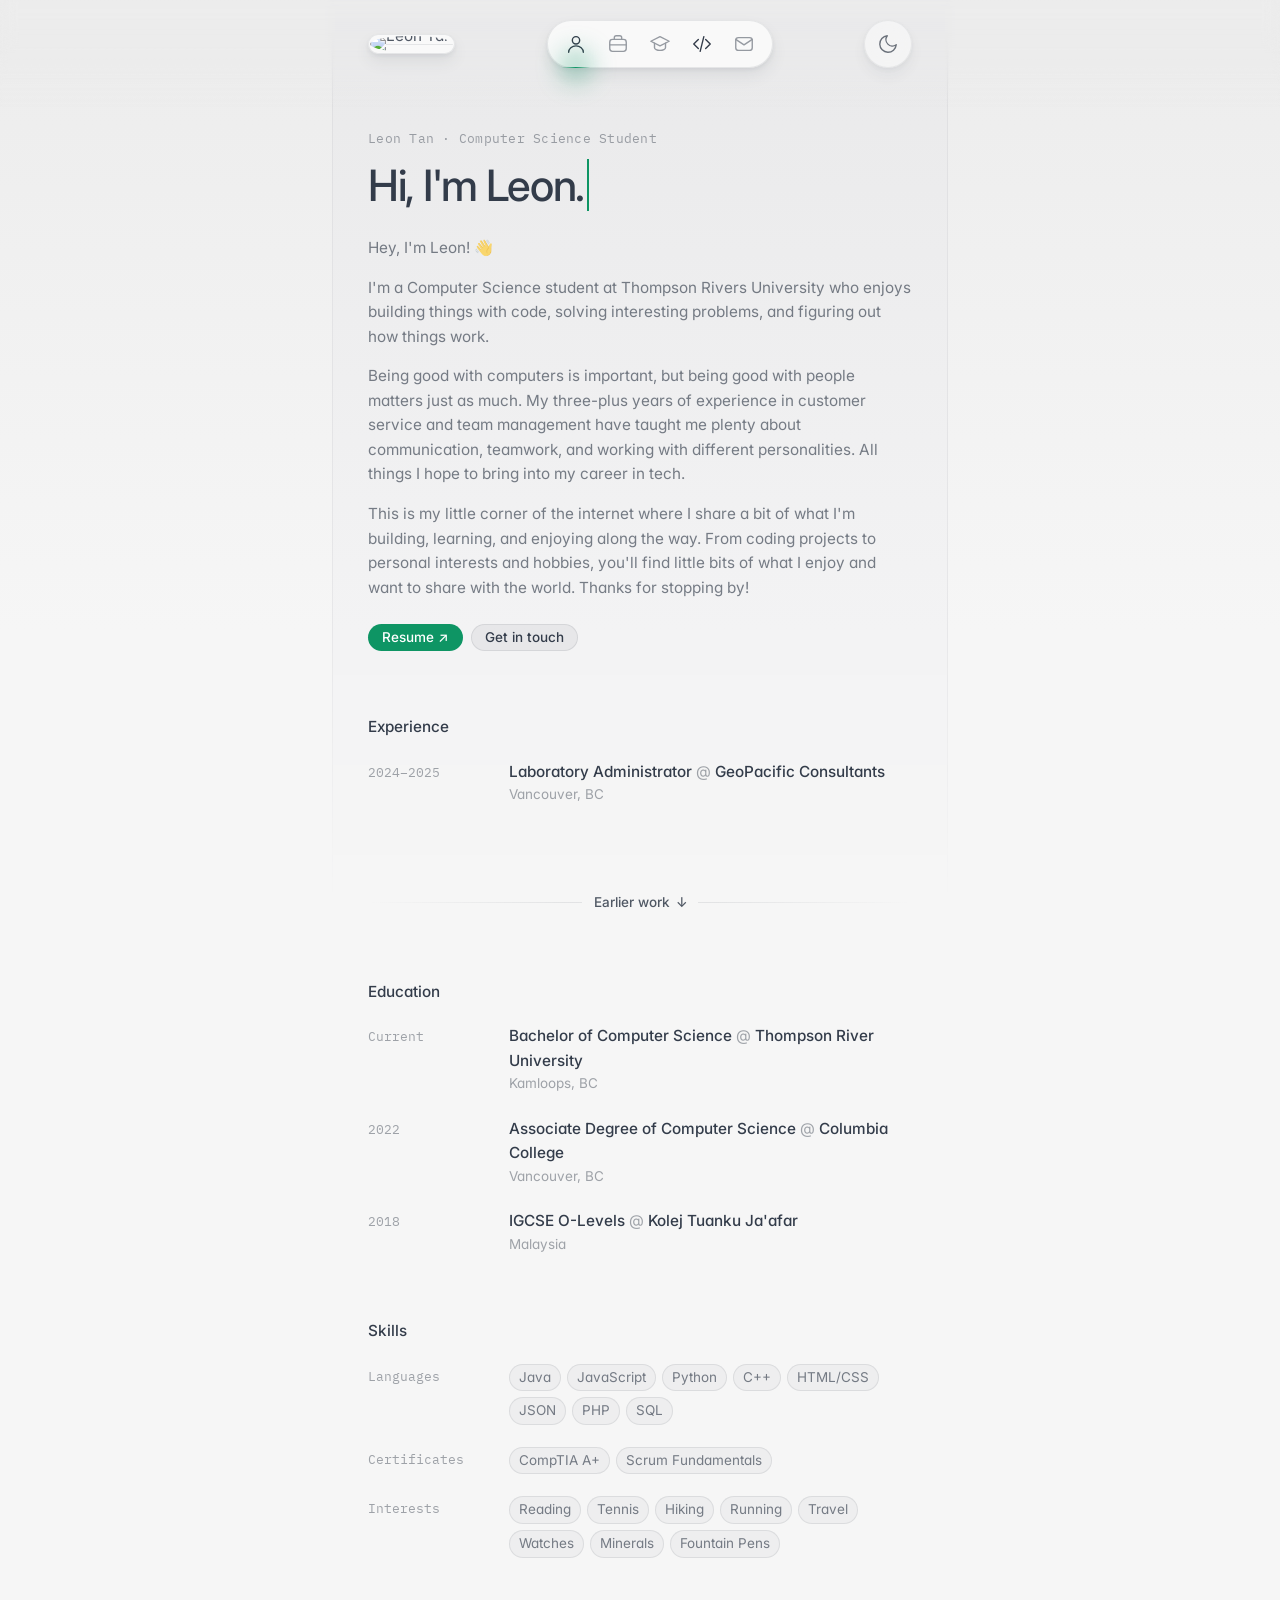
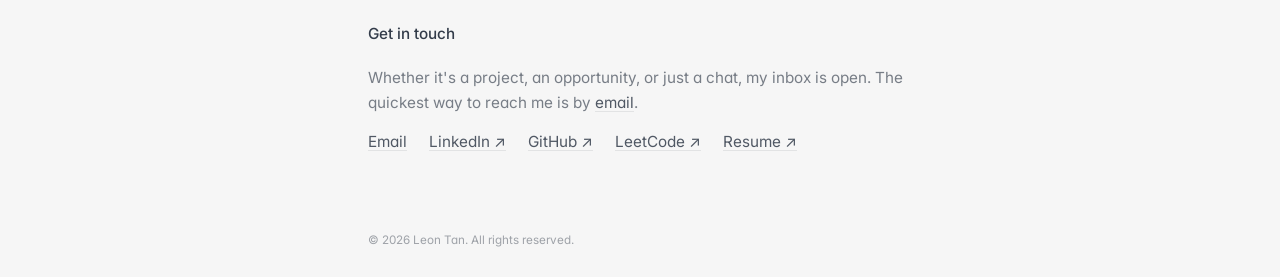
==== commit 8e32b6fd: "v1.1.0 - Updated intro" ====
--- a/index.html
+++ b/index.html
@@ -76,13 +76,16 @@
             <h1 class="typewrite" data-type='["Hi, I&apos;m Leon.", "Glad you&apos;re here!", "Let&apos;s work together!", "Stay curious!", "Never stop learning!"]' data-period="2000"><span class="wrap"></span></h1>
 
             <p>
-                I am a computer science student at Thompson River University who enjoys solving
-                problems with code and developing reliable solutions.
-            </p>
-            <p>
-                With IT training and over three years of work experience in customer service and
-                team management, I bring adaptability, strong communication skills, and a practical
-                mindset to every project.
+                Hey, I&apos;m Leon! 👋
+            </p>
+            <p>
+                I'm a Computer Science student at Thompson Rivers University who enjoys building things with code, solving interesting problems, and figuring out how things work.
+            </p>
+            <p>
+                Being good with computers is important, but being good with people matters just as much. My three-plus years of experience in customer service and team management have taught me plenty about communication, teamwork, and working with different personalities. All things I hope to bring into my career in tech.
+            </p>
+            <p>
+                This is my little corner of the internet where I share a bit of what I'm building, learning, and enjoying along the way. From coding projects to personal interests and hobbies, you'll find little bits of what I enjoy and want to share with the world. Thanks for stopping by!
             </p>
 
             <div class="actions">
@@ -198,6 +201,7 @@
                 <li><a href="mailto:itsleontan@gmail.com">Email</a></li>
                 <li><a href="https://www.linkedin.com/in/itsleontan" target="_blank" rel="noopener noreferrer">LinkedIn ↗</a></li>
                 <li><a href="https://github.com/itsLeonTan" target="_blank" rel="noopener noreferrer">GitHub ↗</a></li>
+                <li><a href="https://leetcode.com/u/itsleontan/" target="_blank" rel="noopener noreferrer">LeetCode ↗</a></li>
                 <li><a href="src/Resume, Leon Tan.pdf" target="_blank">Resume ↗</a></li>
             </ul>
         </section>
--- a/css/index.css
+++ b/css/index.css
@@ -507,7 +507,7 @@
     display: flex;
     justify-content: space-between;
     gap: 4px 16px;
-    margin-top: 96px;
+    margin-top: 48px;
     padding-block: 28px;
     font-size: .65rem;
     color: var(--muted);
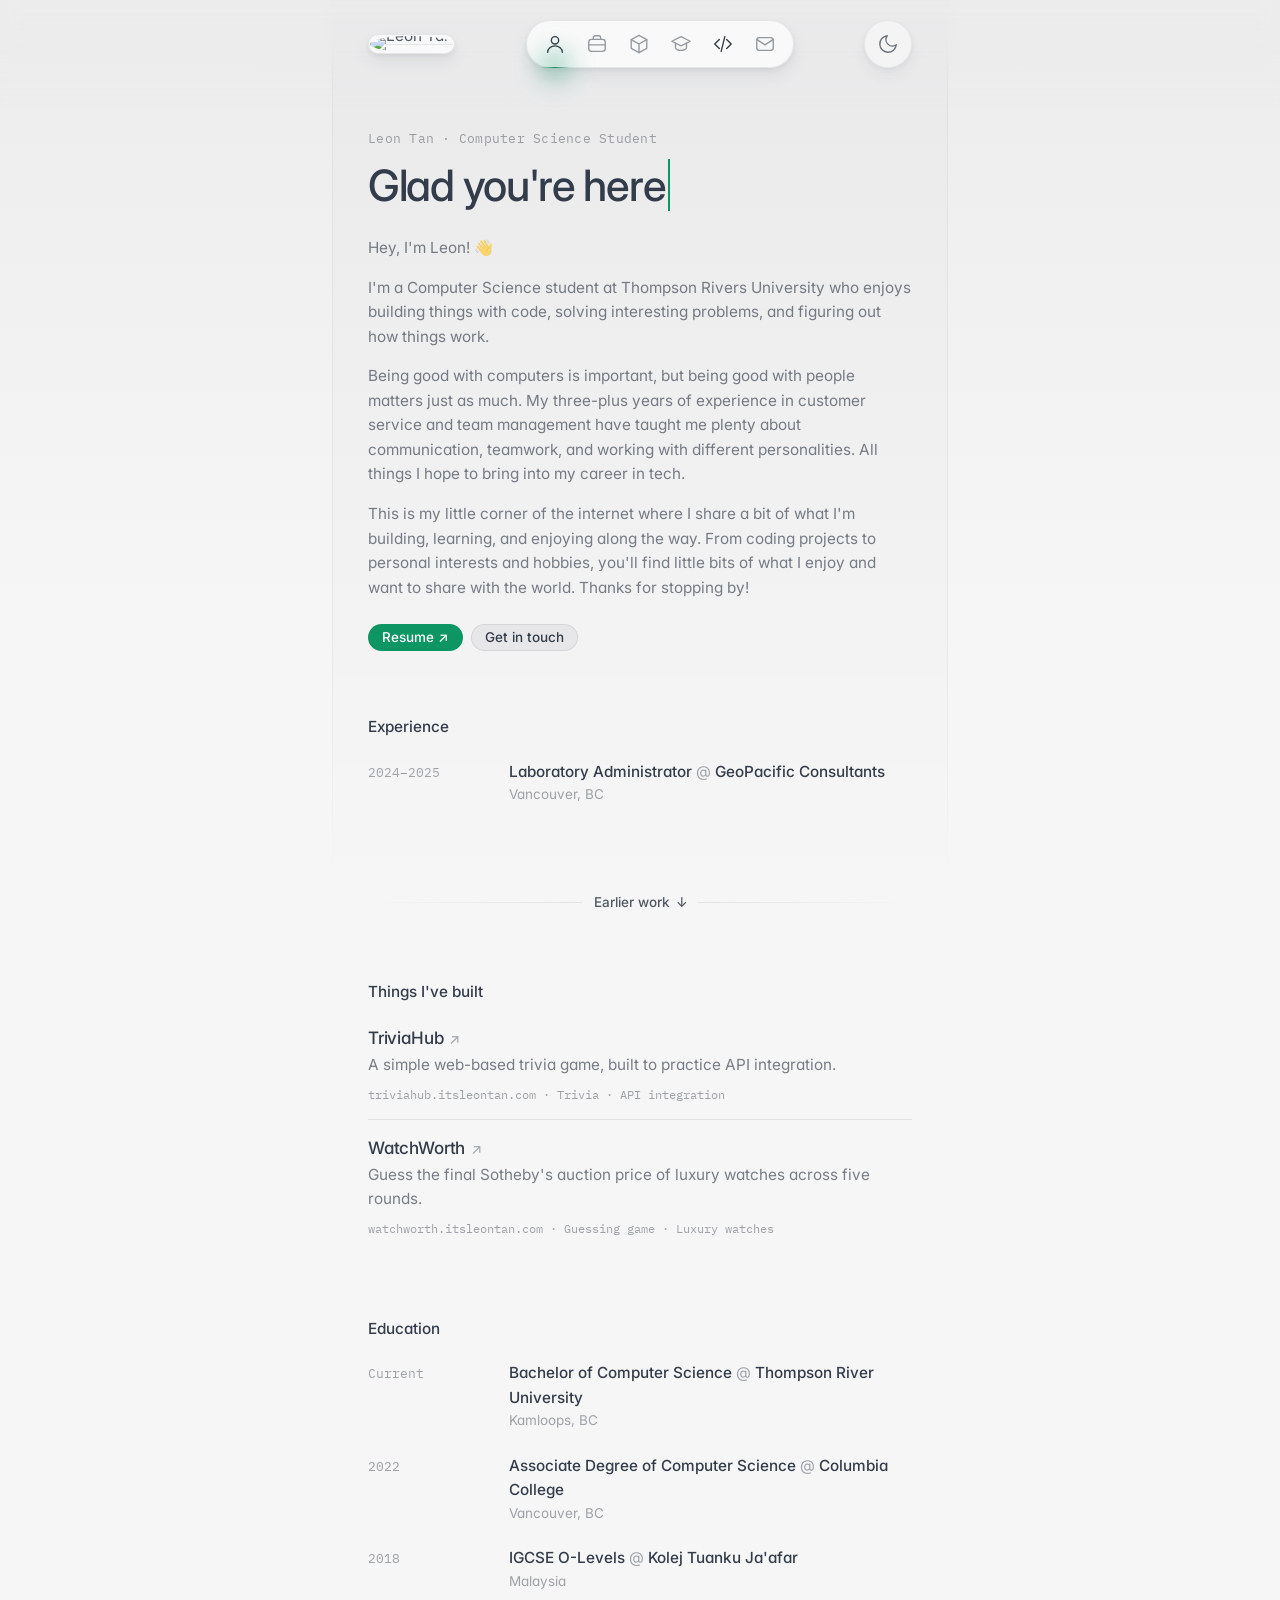
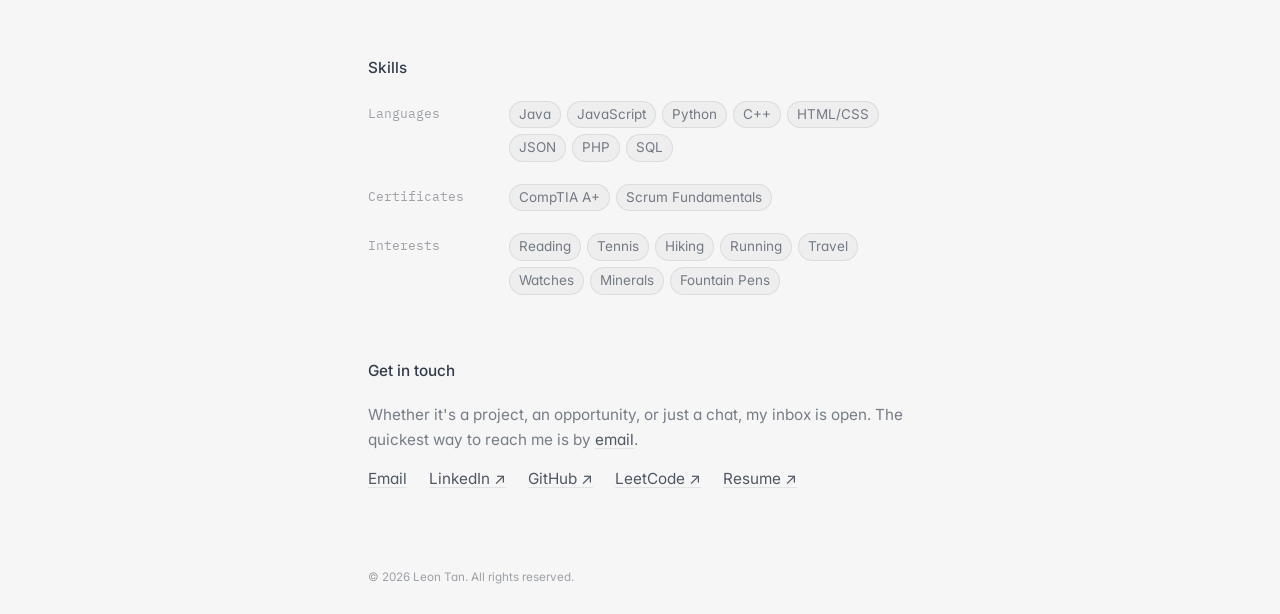
==== commit 8ce39412: "v1.2.0 - Added project section" ====
--- a/index.html
+++ b/index.html
@@ -49,6 +49,9 @@
                 <a href="#experience" aria-label="Experience" title="Experience">
                     <svg viewBox="0 0 24 24" aria-hidden="true"><rect x="3" y="7" width="18" height="13" rx="3"/><path d="M8 7V5a2 2 0 0 1 2-2h4a2 2 0 0 1 2 2v2M3 13h18"/></svg>
                 </a>
+                <a href="#projects" aria-label="Projects" title="Projects">
+                    <svg viewBox="0 0 24 24" aria-hidden="true"><path d="M12 2.5l8.5 4.75v9.5L12 21.5l-8.5-4.75v-9.5z"/><path d="M3.5 7.25L12 12l8.5-4.75M12 12v9.5"/></svg>
+                </a>
                 <a href="#education" aria-label="Education" title="Education">
                     <svg viewBox="0 0 24 24" aria-hidden="true"><path d="M2 9l10-5 10 5-10 5z"/><path d="M6 11v5c0 1.5 2.7 3 6 3s6-1.5 6-3v-5"/></svg>
                 </a>
@@ -73,7 +76,7 @@
         <!-- ABOUT -->
         <section id="about" class="ani">
             <p class="eyebrow">Leon Tan &middot; Computer Science Student</p>
-            <h1 class="typewrite" data-type='["Hi, I&apos;m Leon.", "Glad you&apos;re here!", "Let&apos;s work together!", "Stay curious!", "Never stop learning!"]' data-period="2000"><span class="wrap"></span></h1>
+            <h1 class="typewrite" data-type='["Glad you&apos;re here!", "Let&apos;s work together!", "Stay curious!", "Never stop learning!"]' data-period="2000"><span class="wrap"></span></h1>
 
             <p>
                 Hey, I&apos;m Leon! 👋
@@ -141,6 +144,12 @@
             </div>
         </section>
 
+        <!-- PROJECTS (rows are rendered from the `projects` array in js/index.js) -->
+        <section id="projects">
+            <h2 class="ani">Things I've built</h2>
+            <ul id="project-list" class="projects"></ul>
+        </section>
+
         <!-- EDUCATION -->
         <section id="education">
             <h2 class="ani">Education</h2>
--- a/css/index.css
+++ b/css/index.css
@@ -490,6 +490,95 @@
 }
 .divider-toggle button[aria-expanded="true"] .arrow { transform: rotate(180deg); }
 
+/* ---------- Projects ---------- */
+.projects {
+    /* Pull the first row up so its title sits the same distance below the
+       heading as the first entry in other sections. */
+    margin: -14px 0 0;
+    padding: 0;
+    list-style: none;
+}
+.projects li + li { border-top: 1px solid var(--border); }
+
+.project {
+    --x: 50%;
+    --y: 50%;
+    position: relative;
+    display: grid;
+    gap: 2px;
+    padding: 14px 0;
+    color: var(--text);
+    text-decoration: none;
+    isolation: isolate;
+}
+/* Hover card: green-tinted wash, a cursor-following spotlight (--x/--y set
+   in index.js), a thin accent outline and a soft outer glow. */
+.project::before {
+    content: "";
+    position: absolute;
+    inset: 2px -14px;
+    z-index: -1;
+    border-radius: 12px;
+    background:
+        radial-gradient(220px circle at var(--x) var(--y), rgb(var(--accent) / .16), transparent 70%),
+        rgb(var(--accent) / .04);
+    box-shadow:
+        inset 0 0 0 1px rgb(var(--accent) / .22),
+        0 0 28px -6px rgb(var(--accent) / .35);
+    opacity: 0;
+    transform: scale(.985);
+    transition: opacity .3s ease, transform .4s var(--ease-out-expo);
+}
+.project:hover,
+.project:focus-visible { color: var(--text); outline: none; }
+.project:hover::before,
+.project:focus-visible::before {
+    opacity: 1;
+    transform: none;
+}
+.project:active::before { transform: scale(.99); }
+.project .project-name { transition: color .25s ease, text-shadow .25s ease; }
+.project:hover .project-name,
+.project:focus-visible .project-name {
+    color: var(--accent-c);
+    text-shadow: 0 0 18px rgb(var(--accent) / .45);
+}
+
+.project-head {
+    display: flex;
+    align-items: baseline;
+    gap: 6px;
+}
+.project-name {
+    color: var(--heading);
+    font-size: .95rem;
+    font-weight: 500;
+    letter-spacing: -.01em;
+}
+.project-arrow {
+    color: var(--muted);
+    font-size: .8rem;
+    transition: color .2s ease, transform .3s var(--ease-out-expo);
+}
+.project:hover .project-arrow,
+.project:focus-visible .project-arrow {
+    color: var(--accent-c);
+    transform: translate(2px, -2px);
+}
+
+.project-meta {
+    display: flex;
+    flex-wrap: wrap;
+    margin-top: 6px;
+    font-family: var(--font-mono);
+    font-size: .65rem;
+    color: var(--muted);
+}
+.project-tag::before {
+    content: "·";
+    margin: 0 7px;
+}
+
 /* ---------- Contact ---------- */
 .inline-links {
     display: flex;
@@ -546,6 +635,10 @@
         align-items: center;
         text-align: center;
     }
+}
+
+@media (max-width: 380px) {
+    nav a { padding-inline: 6px; }
 }
 
 @media (prefers-reduced-motion: reduce) {
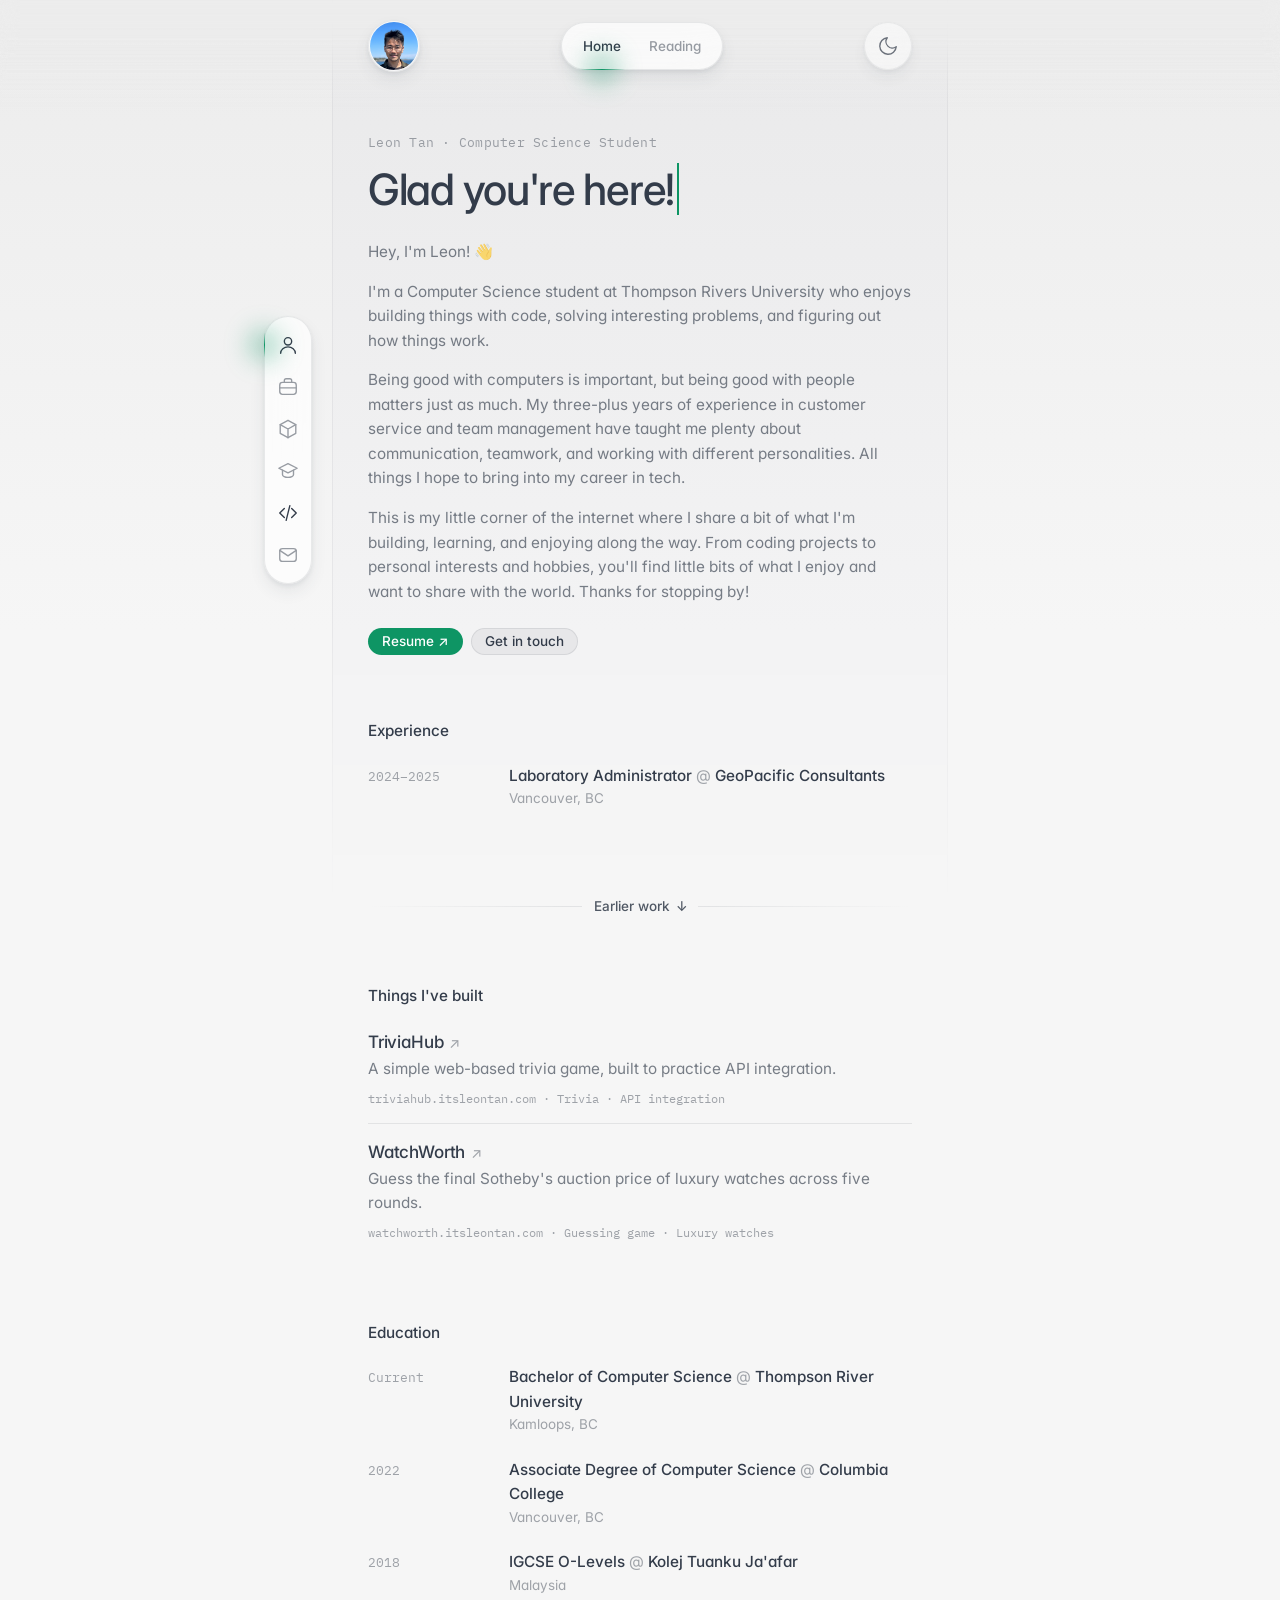
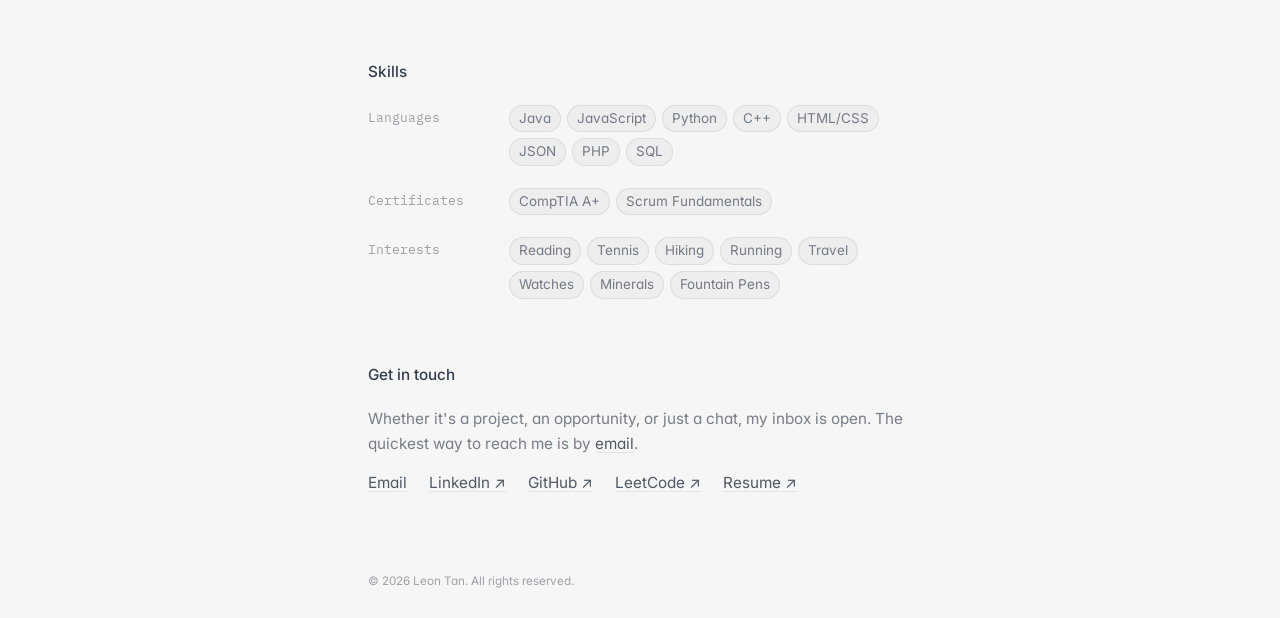
==== commit 954e8405: "v2.0.0 - Added a reading subpage" ====
--- a/index.html
+++ b/index.html
@@ -42,25 +42,9 @@
                 <img src="src/headshot.jpg" alt="Leon Tan" width="48" height="48">
             </a>
 
-            <nav class="glass" aria-label="Sections">
-                <a href="#about" aria-label="About" title="About">
-                    <svg viewBox="0 0 24 24" aria-hidden="true"><circle cx="12" cy="8" r="4"/><path d="M4 21c0-4 3.6-7 8-7s8 3 8 7"/></svg>
-                </a>
-                <a href="#experience" aria-label="Experience" title="Experience">
-                    <svg viewBox="0 0 24 24" aria-hidden="true"><rect x="3" y="7" width="18" height="13" rx="3"/><path d="M8 7V5a2 2 0 0 1 2-2h4a2 2 0 0 1 2 2v2M3 13h18"/></svg>
-                </a>
-                <a href="#projects" aria-label="Projects" title="Projects">
-                    <svg viewBox="0 0 24 24" aria-hidden="true"><path d="M12 2.5l8.5 4.75v9.5L12 21.5l-8.5-4.75v-9.5z"/><path d="M3.5 7.25L12 12l8.5-4.75M12 12v9.5"/></svg>
-                </a>
-                <a href="#education" aria-label="Education" title="Education">
-                    <svg viewBox="0 0 24 24" aria-hidden="true"><path d="M2 9l10-5 10 5-10 5z"/><path d="M6 11v5c0 1.5 2.7 3 6 3s6-1.5 6-3v-5"/></svg>
-                </a>
-                <a href="#skills" aria-label="Skills" title="Skills">
-                    <svg viewBox="0 0 24 24" aria-hidden="true"><path d="M8 7l-5 5 5 5M16 7l5 5-5 5M14 4l-4 16"/></svg>
-                </a>
-                <a href="#contact" aria-label="Contact" title="Contact">
-                    <svg viewBox="0 0 24 24" aria-hidden="true"><rect x="3" y="5" width="18" height="14" rx="3"/><path d="M3 7l9 6 9-6"/></svg>
-                </a>
+            <nav class="glass site-nav" aria-label="Main">
+                <a href="./" class="active" aria-current="page">Home</a>
+                <a href="reading/">Reading</a>
             </nav>
 
             <button id="theme-toggle" class="glass" type="button" aria-label="Switch theme">
@@ -69,6 +53,23 @@
             </button>
         </div>
     </header>
+
+
+    <!-- ========== SECTION NAV (left rail on desktop, floating button on mobile) ========== -->
+    <nav class="section-nav" aria-label="Sections">
+        <button class="section-toggle glass" type="button" aria-expanded="false" aria-controls="section-list" aria-label="Jump to section">
+            <span class="current-icon" aria-hidden="true"></span>
+            <span class="current-label" aria-hidden="true"></span>
+        </button>
+        <ul id="section-list" class="glass">
+            <li><a href="#about"><svg viewBox="0 0 24 24" aria-hidden="true"><circle cx="12" cy="8" r="4"/><path d="M4 21c0-4 3.6-7 8-7s8 3 8 7"/></svg><span class="section-label">About</span></a></li>
+            <li><a href="#experience"><svg viewBox="0 0 24 24" aria-hidden="true"><rect x="3" y="7" width="18" height="13" rx="3"/><path d="M8 7V5a2 2 0 0 1 2-2h4a2 2 0 0 1 2 2v2M3 13h18"/></svg><span class="section-label">Experience</span></a></li>
+            <li><a href="#projects"><svg viewBox="0 0 24 24" aria-hidden="true"><path d="M12 2.5l8.5 4.75v9.5L12 21.5l-8.5-4.75v-9.5z"/><path d="M3.5 7.25L12 12l8.5-4.75M12 12v9.5"/></svg><span class="section-label">Projects</span></a></li>
+            <li><a href="#education"><svg viewBox="0 0 24 24" aria-hidden="true"><path d="M2 9l10-5 10 5-10 5z"/><path d="M6 11v5c0 1.5 2.7 3 6 3s6-1.5 6-3v-5"/></svg><span class="section-label">Education</span></a></li>
+            <li><a href="#skills"><svg viewBox="0 0 24 24" aria-hidden="true"><path d="M8 7l-5 5 5 5M16 7l5 5-5 5M14 4l-4 16"/></svg><span class="section-label">Skills</span></a></li>
+            <li><a href="#contact"><svg viewBox="0 0 24 24" aria-hidden="true"><rect x="3" y="5" width="18" height="14" rx="3"/><path d="M3 7l9 6 9-6"/></svg><span class="section-label">Contact</span></a></li>
+        </ul>
+    </nav>
 
     <!-- ========== MAIN ========== -->
     <main class="container">
--- a/css/index.css
+++ b/css/index.css
@@ -220,27 +220,36 @@
 #avatar:hover { transform: scale(1.05); }
 #avatar:active { transform: scale(.95); }
 
-nav {
+/* Main nav pill (Home / Reading) */
+.site-nav {
     display: flex;
     padding: 0 8px;
 }
-nav a {
+.site-nav a,
+.section-nav a {
     position: relative;
     display: flex;
     align-items: center;
     justify-content: center;
     padding: 13px 10px;
     color: var(--heading);
+    text-decoration: none;
     opacity: .5;
     transition: opacity .2s ease;
 }
-nav a:hover,
-nav a:focus-visible,
-nav a.active { opacity: 1; }
+.site-nav a {
+    padding-inline: 14px;
+    font-size: .75rem;
+    font-weight: 500;
+    line-height: 22px;
+}
+:is(.site-nav, .section-nav) a:hover,
+:is(.site-nav, .section-nav) a:focus-visible,
+:is(.site-nav, .section-nav) a.active { opacity: 1; }
 
 /* Active indicator: thin fading line + soft glow */
-nav a::after,
-nav a::before {
+:is(.site-nav, .section-nav) a::after,
+:is(.site-nav, .section-nav) a::before {
     content: "";
     position: absolute;
     left: 50%;
@@ -249,13 +258,13 @@
     transform: translateX(-50%) scaleX(.4);
     transition: opacity .3s ease, transform .4s var(--ease-out-expo);
 }
-nav a::after {
+.site-nav a::after {
     bottom: 0;
     width: 70%;
     height: 1px;
     background: linear-gradient(to right, transparent, var(--accent-c), transparent);
 }
-nav a::before {
+.site-nav a::before {
     bottom: -14px;
     width: 32px;
     height: 32px;
@@ -263,11 +272,107 @@
     background: rgb(var(--accent) / .35);
     filter: blur(12px);
 }
-nav a.active::after,
-nav a.active::before {
+.site-nav a.active::after,
+.site-nav a.active::before {
     opacity: 1;
     transform: translateX(-50%) scaleX(1);
 }
+
+/* ==========================================================================
+   SECTION NAV
+   Same icons and active line/glow as the old header nav, turned vertical.
+   Desktop: floating rail left of the column. Mobile: see RESPONSIVE.
+   ========================================================================== */
+.section-nav {
+    position: fixed;
+    z-index: 90;
+    top: 50%;
+    right: calc(50% + var(--column) / 2 + 2rem + 20px);
+    transform: translateY(-50%);
+}
+.section-nav ul {
+    display: flex;
+    flex-direction: column;
+    margin: 0;
+    padding: 8px 0;
+    list-style: none;
+}
+.section-nav a { padding: 10px 13px; }
+.section-toggle { display: none; }
+
+/* Vertical active indicator on the left edge */
+.section-nav a::after,
+.section-nav a::before {
+    left: 0;
+    top: 50%;
+    transform: translateY(-50%) scaleY(.4);
+}
+.section-nav a::after {
+    width: 1px;
+    height: 60%;
+    background: linear-gradient(to bottom, transparent, var(--accent-c), transparent);
+}
+.section-nav a::before {
+    left: -16px;
+    width: 32px;
+    height: 32px;
+    border-radius: 50%;
+    background: rgb(var(--accent) / .35);
+    filter: blur(12px);
+    transform: translateY(-50%) scale(.4);
+}
+.section-nav a.active::after { opacity: 1; transform: translateY(-50%) scaleY(1); }
+.section-nav a.active::before { opacity: 1; transform: translateY(-50%) scale(1); }
+
+/* Hover label (desktop) */
+.section-label {
+    position: absolute;
+    left: calc(100% + 10px);
+    top: 50%;
+    padding: 4px 10px;
+    border-radius: 999px;
+    font: 500 .65rem/1.4 var(--font-mono);
+    white-space: nowrap;
+    color: var(--heading);
+    background: var(--bg-bottom);
+    box-shadow: inset 0 0 0 1px var(--border), 0 4px 12px var(--shadow);
+    opacity: 0;
+    pointer-events: none;
+    transform: translate(-6px, -50%);
+    transition: opacity .2s ease, transform .3s var(--ease-out-expo);
+}
+.section-nav a:hover .section-label,
+.section-nav a:focus-visible .section-label {
+    opacity: 1;
+    transform: translate(0, -50%);
+}
+
+/* Floating toggle (mobile) */
+.section-toggle {
+    align-items: center;
+    padding: 11px;
+    border: none;
+    font: 500 .7rem/20px var(--font-mono);
+    color: var(--heading);
+    cursor: pointer;
+    transition: transform .15s ease;
+}
+.section-toggle:active { transform: scale(.94); }
+.section-toggle .current-icon { display: flex; }
+.section-toggle .current-label {
+    max-width: 0;
+    overflow: hidden;
+    white-space: nowrap;
+    opacity: 0;
+    transition: max-width .45s var(--ease-out-expo), margin .45s var(--ease-out-expo), opacity .25s ease;
+}
+.section-nav.peek .current-label {
+    max-width: 120px;
+    margin: 0 4px 0 8px;
+    opacity: 1;
+}
+.section-nav.peek .current-icon { color: var(--accent-c); }
+.section-toggle .current-icon { transition: color .3s ease; }
 
 svg {
     width: 22px;
@@ -589,6 +694,174 @@
     list-style: none;
 }
 
+/* ---------- Reading ---------- */
+.updated {
+    margin-top: 20px;
+    font-family: var(--font-mono);
+    font-size: .65rem;
+    color: var(--muted);
+}
+
+.books {
+    display: grid;
+    grid-template-columns: repeat(3, 1fr);
+    gap: 20px 16px;
+    margin: 0;
+    padding: 0;
+    list-style: none;
+}
+
+.book {
+    position: relative;
+    display: block;
+    width: 100%;
+    padding: 0;
+    border: none;
+    border-radius: 8px;
+    background: none;
+    font: inherit;
+    text-align: left;
+    color: inherit;
+    cursor: pointer;
+    transition: transform .5s var(--ease-out-expo);
+    -webkit-tap-highlight-color: transparent;
+}
+
+.book-cover {
+    position: relative;
+    display: block;
+    aspect-ratio: 2 / 3;
+    overflow: hidden;
+    border-radius: 8px;
+    background: rgb(var(--base) / .05);
+    box-shadow:
+        inset 0 0 0 1px var(--border),
+        0 2px 4px var(--shadow),
+        0 8px 16px var(--shadow);
+    transition: box-shadow .4s ease;
+}
+.book-cover img {
+    position: absolute;
+    inset: 0;
+    width: 100%;
+    height: 100%;
+    object-fit: cover;           /* crops to fit, never stretches */
+    opacity: 0;
+    transition: opacity .5s ease, transform .6s var(--ease-out-expo);
+}
+.book-cover.loaded img { opacity: 1; }
+.book-cover.loaded .book-fallback { visibility: hidden; }
+
+/* Shown until a cover loads, and kept when none exists */
+.book-fallback {
+    position: absolute;
+    inset: 0;
+    display: flex;
+    flex-direction: column;
+    justify-content: flex-end;
+    gap: 4px;
+    padding: 14px;
+    background: linear-gradient(160deg, rgb(var(--accent) / .14), rgb(var(--base) / .03) 60%);
+}
+.book-fallback-title {
+    color: var(--heading);
+    font-size: .8rem;
+    font-weight: 500;
+    line-height: 1.3;
+}
+.book-fallback-author {
+    font-size: .65rem;
+    color: var(--muted);
+}
+
+/* Overlay: fades and slides up over the bottom of the cover */
+.book-info {
+    position: absolute;
+    inset: 0;
+    display: flex;
+    flex-direction: column;
+    justify-content: flex-end;
+    gap: 2px;
+    padding: 14px 12px;
+    border-radius: 8px;
+    background: linear-gradient(to top, rgb(0 0 0 / .88) 0%, rgb(0 0 0 / .6) 45%, rgb(0 0 0 / .1) 100%);
+    color: rgb(255 255 255 / .75);
+    opacity: 0;
+    transition: opacity .35s ease;
+}
+.book-info > * {
+    transform: translateY(8px);
+    transition: transform .5s var(--ease-out-expo);
+}
+.book-title {
+    color: #fff;
+    font-size: .8rem;
+    font-weight: 500;
+    line-height: 1.3;
+    letter-spacing: -.01em;
+}
+.book-author { font-size: .7rem; }
+.book-date {
+    margin-top: 6px;
+    font-family: var(--font-mono);
+    font-size: .6rem;
+    color: rgb(var(--accent));
+}
+
+.book[aria-expanded="true"],
+.book:focus-visible { transform: translateY(-4px); }
+.book[aria-expanded="true"] .book-cover,
+.book:focus-visible .book-cover {
+    box-shadow:
+        inset 0 0 0 1px rgb(var(--accent) / .35),
+        0 10px 24px var(--shadow),
+        0 0 28px -6px rgb(var(--accent) / .35);
+}
+.book[aria-expanded="true"] img,
+.book:focus-visible img { transform: scale(1.04); }
+.book[aria-expanded="true"] .book-info,
+.book:focus-visible .book-info { opacity: 1; }
+.book[aria-expanded="true"] .book-info > *,
+.book:focus-visible .book-info > * { transform: none; }
+.book:focus-visible { outline-offset: 4px; border-radius: 8px; }
+
+/* Hover reveal only on real pointers; touch uses tap (aria-expanded) */
+@media (hover: hover) and (pointer: fine) {
+    .book:hover { transform: translateY(-4px); }
+    .book:hover .book-cover {
+        box-shadow:
+            inset 0 0 0 1px rgb(var(--accent) / .35),
+            0 10px 24px var(--shadow),
+            0 0 28px -6px rgb(var(--accent) / .35);
+    }
+    .book:hover img { transform: scale(1.04); }
+    .book:hover .book-info { opacity: 1; }
+    .book:hover .book-info > * { transform: none; }
+}
+
+.books-status {
+    font-size: .75rem;
+    color: var(--muted);
+}
+
+.goodreads-link {
+    font-size: .75rem;
+    color: var(--muted);
+}
+
+.visually-hidden {
+    position: absolute;
+    width: 1px;
+    height: 1px;
+    overflow: hidden;
+    clip: rect(0 0 0 0);
+    white-space: nowrap;
+}
+
+/* Smooth cross-page transition (Home <-> Reading); the header stays put */
+@view-transition { navigation: auto; }
+header { view-transition-name: site-header; }
+
 /* ==========================================================================
    FOOTER
    ========================================================================== */
@@ -605,6 +878,51 @@
 /* ==========================================================================
    RESPONSIVE
    ========================================================================== */
+/* Section nav collapses to a floating button when the side gutter is too narrow */
+@media (max-width: 860px) {
+    .section-nav {
+        top: auto;
+        right: 16px;
+        bottom: max(16px, env(safe-area-inset-bottom));
+        transform: none;
+        display: flex;
+        flex-direction: column-reverse;
+        align-items: flex-end;
+        gap: 8px;
+    }
+    .section-toggle { display: flex; }
+    .section-nav ul {
+        padding: 6px 0;
+        border-radius: 20px;
+        opacity: 0;
+        visibility: hidden;
+        transform: translateY(8px) scale(.96);
+        transform-origin: bottom right;
+        transition: opacity .2s ease, transform .35s var(--ease-out-expo), visibility 0s .35s;
+    }
+    .section-nav.open ul {
+        opacity: 1;
+        visibility: visible;
+        transform: none;
+        transition-delay: 0s;
+    }
+    .section-nav a {
+        justify-content: flex-start;
+        gap: 10px;
+        padding: 9px 18px 9px 14px;
+    }
+    .section-label {
+        position: static;
+        padding: 0;
+        font-size: .7rem;
+        background: none;
+        box-shadow: none;
+        opacity: 1;
+        transform: none;
+    }
+    .section-nav a::before { left: -14px; }
+}
+
 @media (max-width: 600px) {
     html { font-size: 17px; }
     .rails { display: none; }
@@ -615,8 +933,8 @@
 
     header { padding: 14px 0; }
     #avatar img { width: 40px; height: 40px; }
-    nav { padding: 0 4px; }
-    nav a { padding: 11px 8px; }
+    .site-nav { padding: 0 4px; }
+    .site-nav a { padding: 11px 12px; }
     #theme-toggle { padding: 11px; }
     svg { width: 20px; height: 20px; }
 
@@ -628,6 +946,7 @@
         row-gap: 4px;
     }
     .entries dd { margin-bottom: 16px; }
+    .books { grid-template-columns: repeat(2, 1fr); gap: 16px 12px; }
     .collapse .entries { padding-top: 16px; }
 
     footer {
@@ -638,10 +957,11 @@
 }
 
 @media (max-width: 380px) {
-    nav a { padding-inline: 6px; }
+    .site-nav a { padding-inline: 9px; }
 }
 
 @media (prefers-reduced-motion: reduce) {
+    @view-transition { navigation: none; }
     html { scroll-behavior: auto; }
     *, *::before, *::after {
         transition-duration: 0s !important;
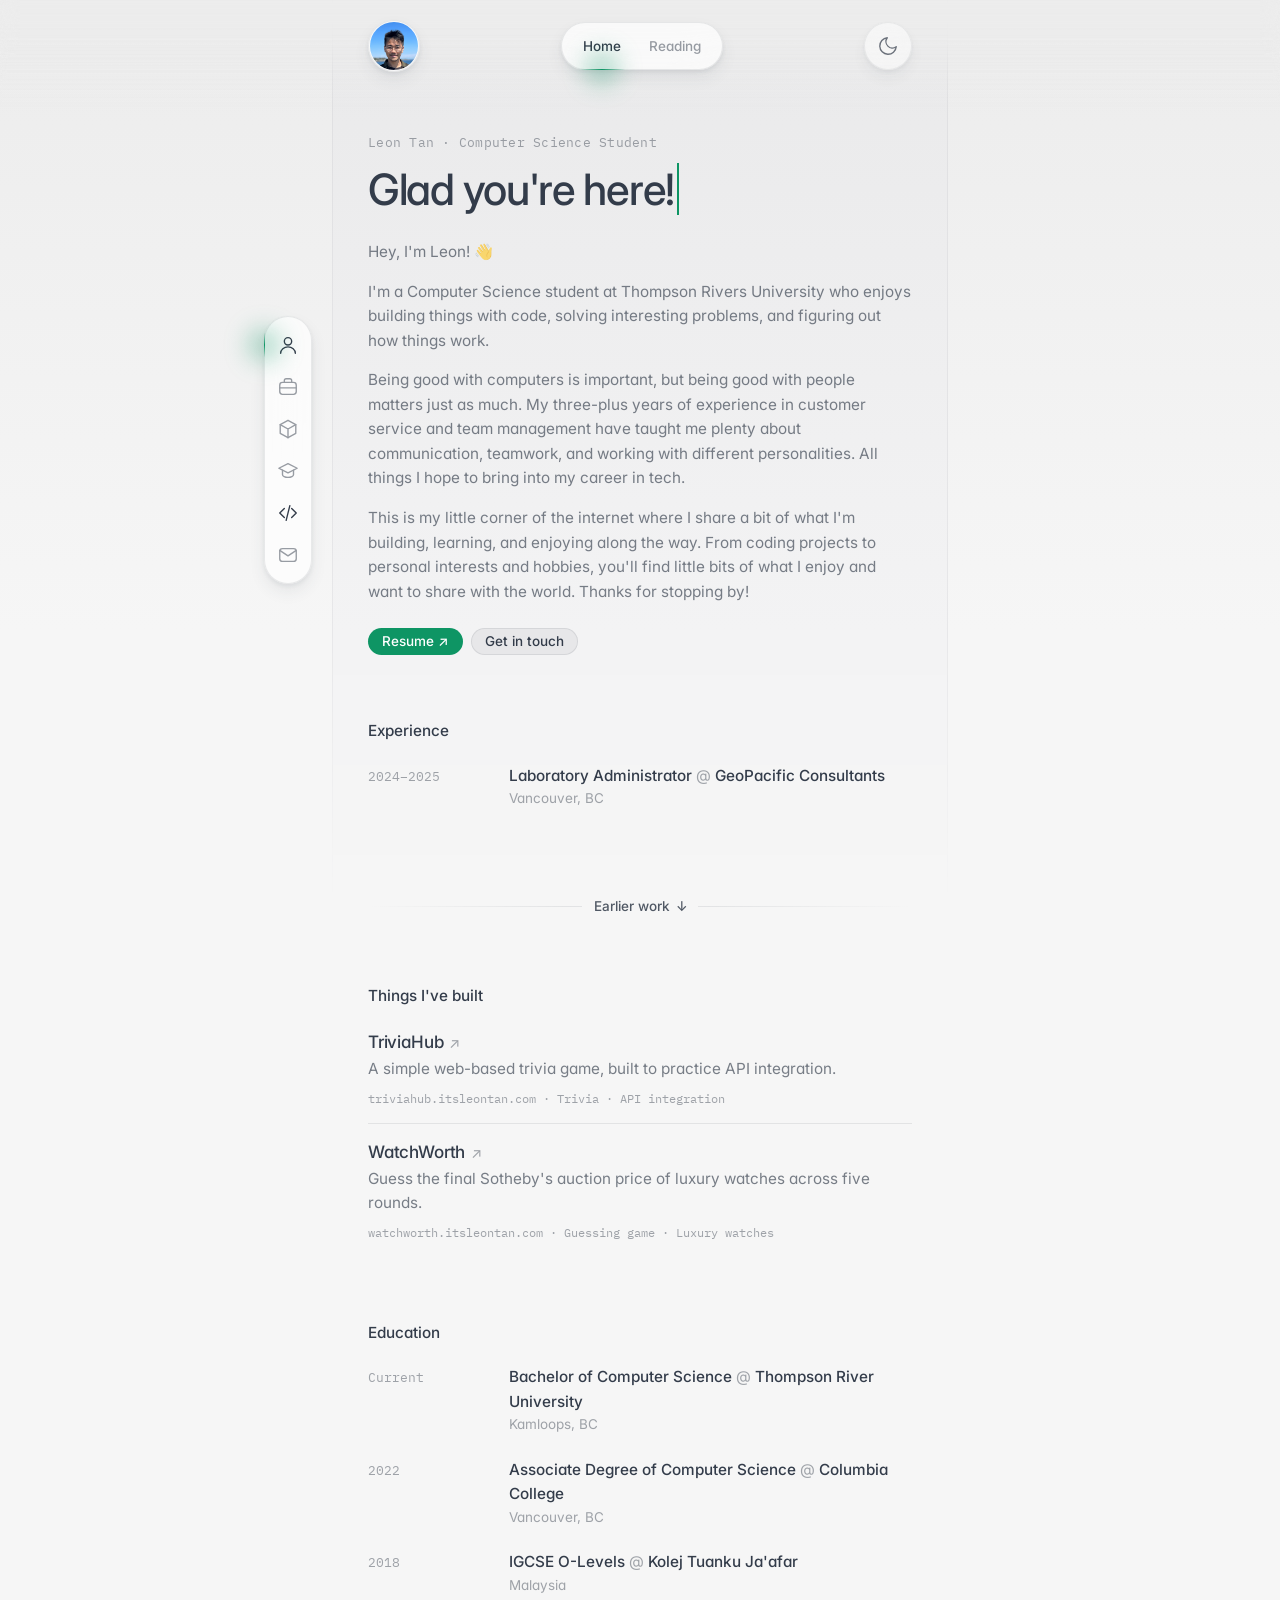
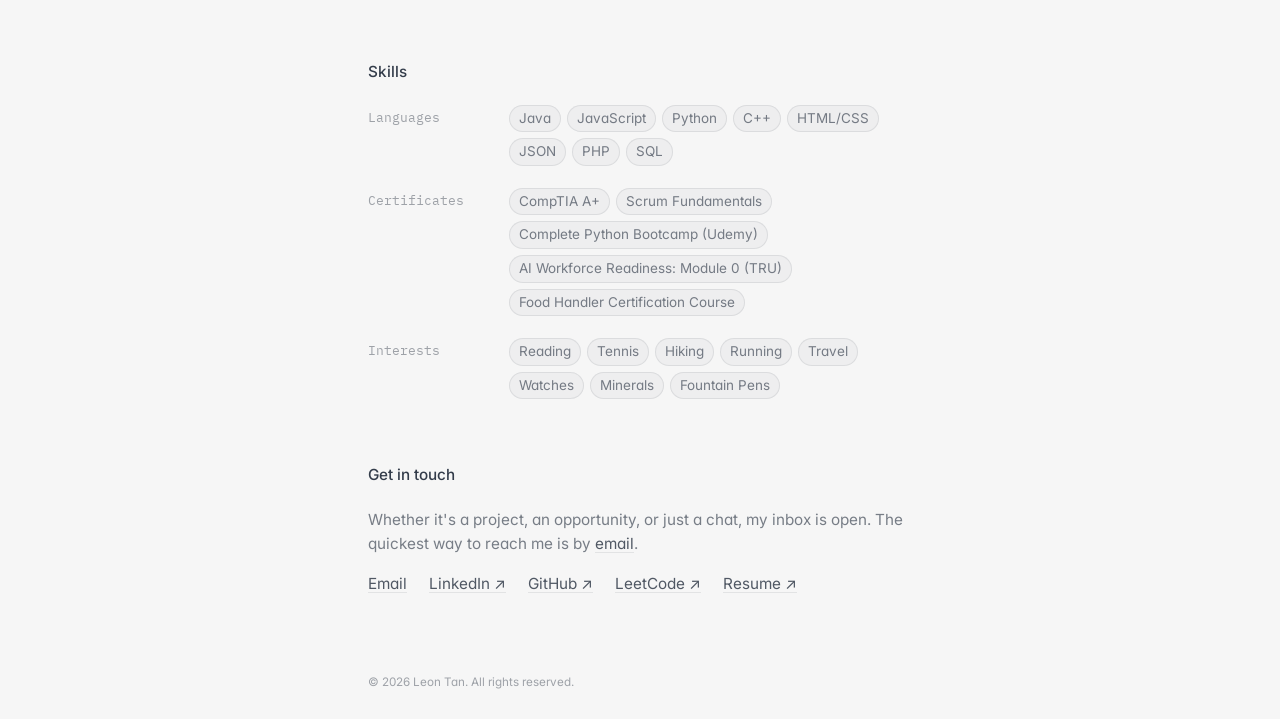
==== commit 88972406: "v2.0.1 - Improve .md file - Updated resume" ====
--- a/index.html
+++ b/index.html
@@ -189,7 +189,8 @@
 
                 <dt class="ani">Certificates</dt>
                 <dd class="ani tags">
-                    <span>CompTIA A+</span><span>Scrum Fundamentals</span>
+                    <span>CompTIA A+</span><span>Scrum Fundamentals</span><span>Complete Python Bootcamp (Udemy)</span>
+                    <span>AI Workforce Readiness: Module 0 (TRU)</span><span>Food Handler Certification Course</span>
                 </dd>
 
                 <dt class="ani">Interests</dt>
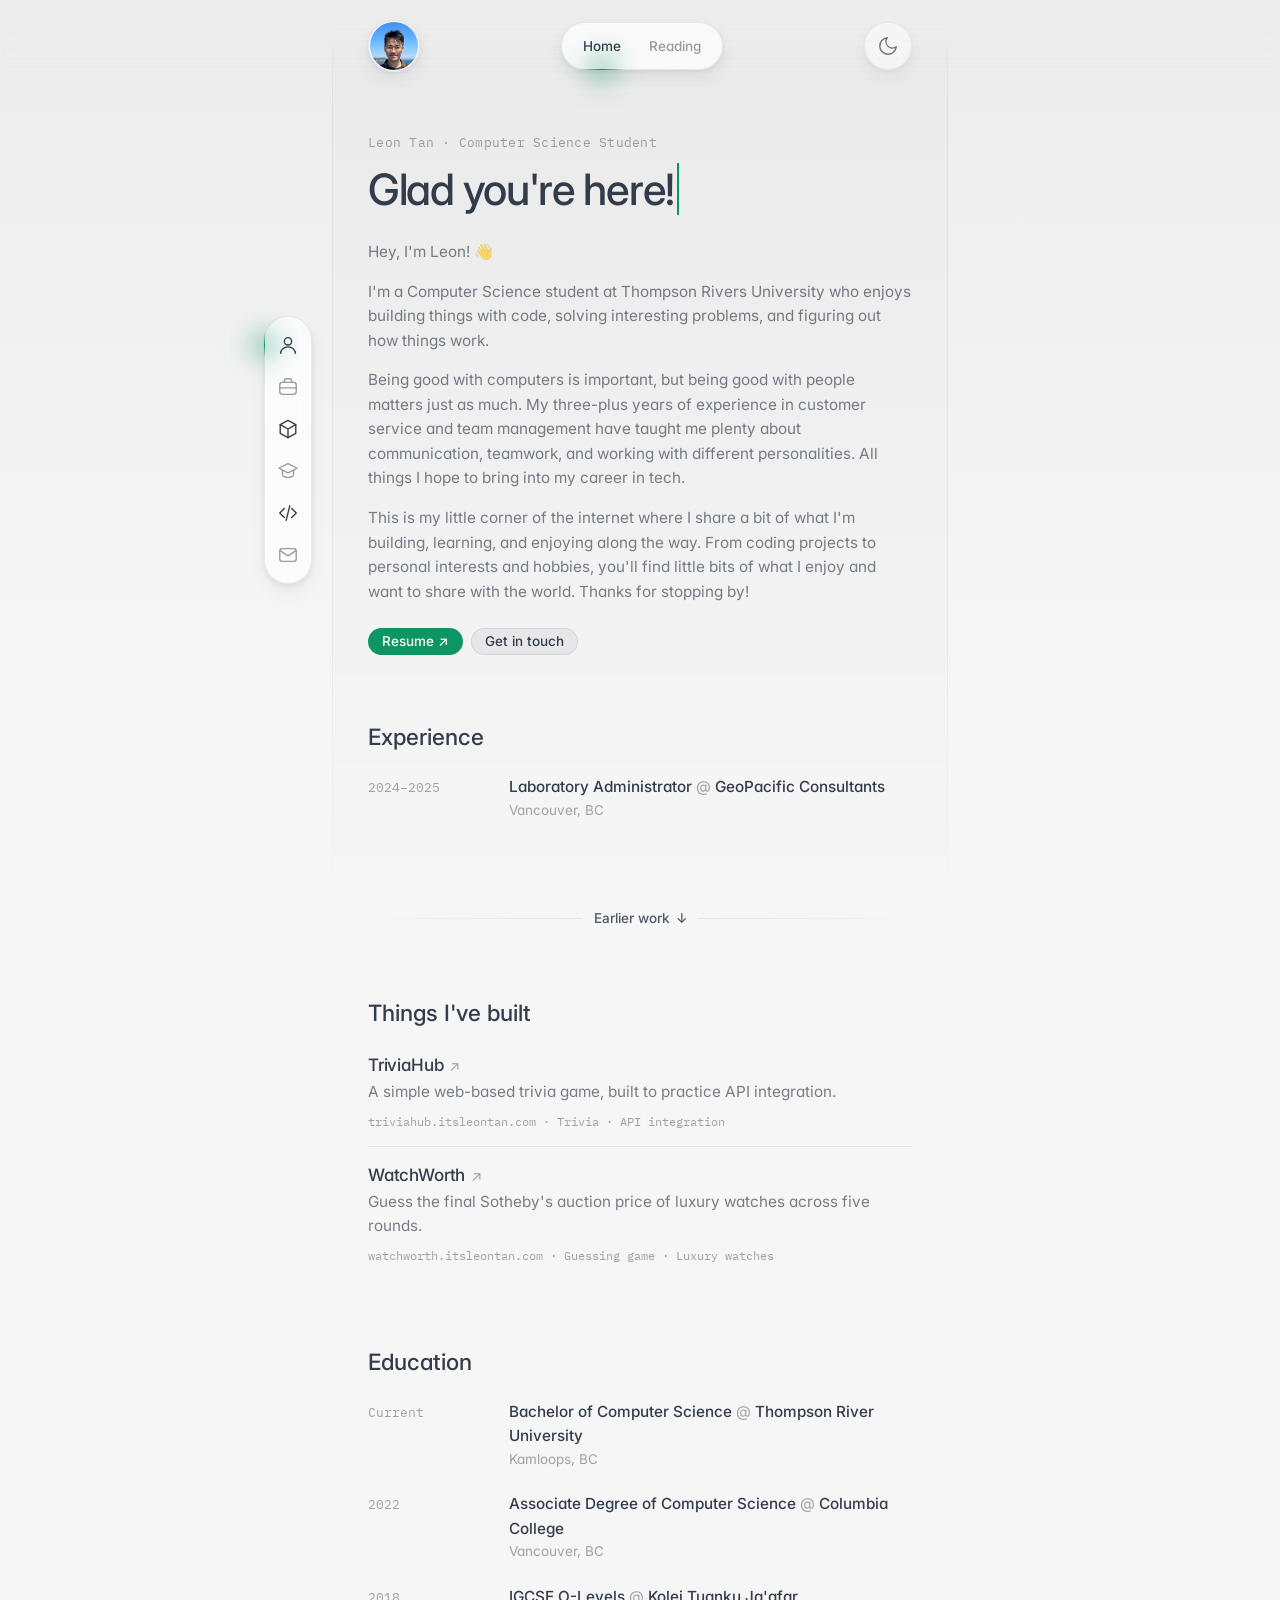
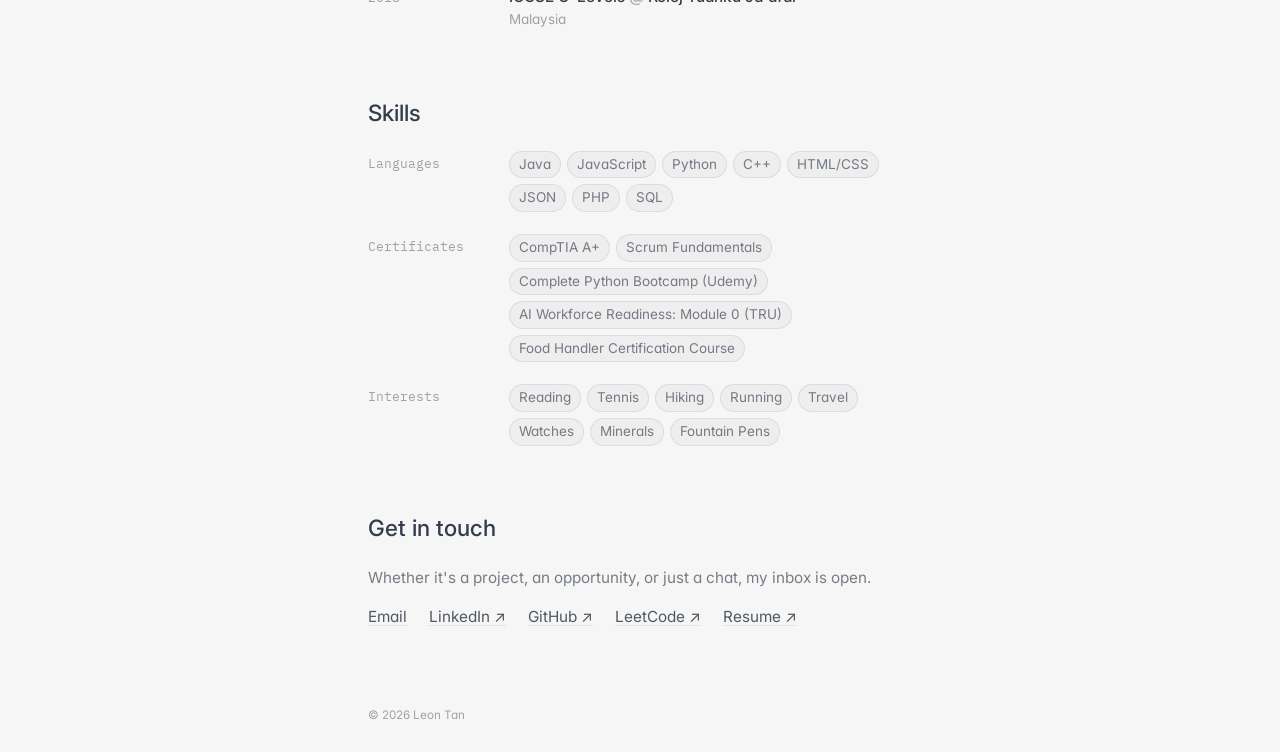
==== commit 8613e58b: "v2.0.2 - Minor stylistic changes on the landing page. - Each page now have their own css file, impro" ====
--- a/index.html
+++ b/index.html
@@ -24,7 +24,8 @@
     <link rel="preconnect" href="https://fonts.googleapis.com">
     <link rel="preconnect" href="https://fonts.gstatic.com" crossorigin>
     <link rel="stylesheet" href="https://fonts.googleapis.com/css2?family=IBM+Plex+Mono:wght@400;500&family=Inter:wght@400;500;600&display=swap">
-    <link rel="stylesheet" href="css/index.css">
+    <link rel="stylesheet" href="css/main.css">
+    <link rel="stylesheet" href="css/home.css">
     <script src="js/index.js" defer></script>
 </head>
 
@@ -206,7 +207,6 @@
             <h2>Get in touch</h2>
             <p>
                 Whether it's a project, an opportunity, or just a chat, my inbox is open.
-                The quickest way to reach me is by <a href="mailto:itsleontan@gmail.com">email</a>.
             </p>
             <ul class="inline-links">
                 <li><a href="mailto:itsleontan@gmail.com">Email</a></li>
@@ -220,7 +220,7 @@
 
     <!-- ========== FOOTER ========== -->
     <footer class="container">
-        <div>&#169; 2026 Leon Tan. All rights reserved.</div>
+        <div>&#169; 2026 Leon Tan</div>
     </footer>
 </body>
 
--- a/css/main.css
+++ b/css/main.css
@@ -0,0 +1,417 @@
+/* ==========================================================================
+   THEME TOKENS
+   All text/border colours derive from one base colour (--base, as RGB
+   channels) at different opacities. Light/dark only swap the raw values.
+   ========================================================================== */
+:root {
+    --column: 544px;
+    --gutter: 20px;
+    --header-height: 88px;
+
+    --font-sans: "Inter", ui-sans-serif, system-ui, sans-serif;
+    --font-mono: "IBM Plex Mono", ui-monospace, Menlo, Consolas, monospace;
+
+    --ease-out-expo: cubic-bezier(.19, 1, .22, 1);
+}
+
+html.dark {
+    --base: 255 255 255;
+    --accent: 51 204 148;           /* brightened brand green for dark bg */
+    --on-accent: 4 20 14;
+    --bg-top: #050505;
+    --bg-bottom: #111111;
+    --glass-bg: rgb(255 255 255 / .06);
+    --shadow: rgb(0 0 0 / .35);
+    color-scheme: dark;
+}
+
+html.light {
+    --base: 51 60 74;               /* slate */
+    --accent: 14 149 100;           /* original brand green hsl(158 83% 32%) */
+    --on-accent: 255 255 255;
+    --bg-top: #ececec;
+    --bg-bottom: #f6f6f6;
+    --glass-bg: rgb(255 255 255 / .7);
+    --shadow: rgb(51 60 74 / .08);
+    color-scheme: light;
+}
+
+:root {
+    --heading: rgb(var(--base));
+    --text: rgb(var(--base) / .65);
+    --muted: rgb(var(--base) / .45);
+    --border: rgb(var(--base) / .1);
+    --rail: rgb(var(--base) / .06);
+    --accent-c: rgb(var(--accent));
+}
+
+/* ==========================================================================
+   BASE
+   ========================================================================== */
+*, *::before, *::after { box-sizing: border-box; }
+
+html {
+    font-size: 18px;
+    scroll-behavior: smooth;
+    scroll-padding-top: var(--header-height);
+    background-color: var(--bg-bottom);
+    scrollbar-color: rgb(var(--accent) / .6) transparent;
+    scrollbar-width: thin;
+}
+
+body {
+    margin: 0;
+    min-height: 100vh;
+    min-height: 100dvh;
+    display: flex;
+    flex-direction: column;
+    isolation: isolate;
+    font-family: var(--font-sans);
+    font-size: .85rem;
+    line-height: 1.6;
+    color: var(--text);
+    -webkit-font-smoothing: antialiased;
+    font-feature-settings: "kern", "liga", "cv11";
+    transition: color .3s ease;
+}
+
+/* Fixed vertical background gradient */
+body::before {
+    content: "";
+    position: fixed;
+    inset: 0;
+    z-index: -2;
+    pointer-events: none;
+    background: linear-gradient(to bottom, var(--bg-top) 0%, var(--bg-bottom) 70%);
+}
+
+::selection { background: rgb(var(--accent) / .3); color: var(--heading); }
+
+a {
+    color: rgb(var(--base) / .85);
+    text-decoration: underline;
+    text-decoration-color: var(--border);
+    text-decoration-thickness: 1px;
+    text-underline-offset: 3px;
+    transition: color .2s ease, text-decoration-color .2s ease;
+}
+a:hover {
+    color: var(--heading);
+    text-decoration-color: var(--accent-c);
+}
+
+:focus-visible {
+    outline: 2px solid var(--accent-c);
+    outline-offset: 2px;
+    border-radius: 6px;
+}
+
+.container {
+    width: 100%;
+    max-width: calc(var(--column) + 2 * var(--gutter));
+    margin-inline: auto;
+    padding-inline: var(--gutter);
+}
+
+/* Faint vertical rails framing the column */
+.rails {
+    position: fixed;
+    inset-block: 0;
+    left: 50%;
+    z-index: -1;
+    width: calc(var(--column) + 8vw);
+    max-width: calc(var(--column) + 4rem);
+    transform: translateX(-50%);
+    pointer-events: none;
+    border-inline: 1px solid var(--rail);
+    background: rgb(var(--base) / .012);
+    -webkit-mask-image: linear-gradient(#000 70%, transparent 100%);
+            mask-image: linear-gradient(#000 70%, transparent 100%);
+}
+
+/* Scroll reveal (only hides content when JS is running) */
+.js .ani {
+    opacity: 0;
+    transform: translateY(8px);
+    transition: opacity .6s ease, transform .6s var(--ease-out-expo);
+}
+.js .ani.show {
+    opacity: 1;
+    transform: none;
+}
+
+/* ==========================================================================
+   GLASS PILLS
+   ========================================================================== */
+.glass {
+    background: var(--glass-bg);
+    -webkit-backdrop-filter: blur(24px);
+            backdrop-filter: blur(24px);
+    border-radius: 999px;
+    box-shadow:
+        inset 0 0 0 1px var(--border),
+        0 2px 4px var(--shadow),
+        0 8px 16px var(--shadow);
+}
+
+/* ==========================================================================
+   HEADER
+   ========================================================================== */
+header {
+    position: sticky;
+    top: 0;
+    z-index: 100;
+    padding: 20px 0;
+}
+
+/* Progressive blur: stacked layers, stronger toward the top */
+.header-blur {
+    position: absolute;
+    inset: 0 0 -20px 0;
+    pointer-events: none;
+}
+.header-blur::before {
+    content: "";
+    position: absolute;
+    inset: 0;
+    background: linear-gradient(to bottom, var(--bg-top) 0%, transparent 100%);
+    opacity: .6;
+}
+.header-blur span {
+    position: absolute;
+    inset: 0;
+}
+.header-blur span:nth-child(1) {
+    -webkit-backdrop-filter: blur(1px); backdrop-filter: blur(1px);
+    -webkit-mask-image: linear-gradient(to bottom, #000 40%, transparent 100%);
+            mask-image: linear-gradient(to bottom, #000 40%, transparent 100%);
+}
+.header-blur span:nth-child(2) {
+    -webkit-backdrop-filter: blur(3px); backdrop-filter: blur(3px);
+    -webkit-mask-image: linear-gradient(to bottom, #000 25%, transparent 75%);
+            mask-image: linear-gradient(to bottom, #000 25%, transparent 75%);
+}
+.header-blur span:nth-child(3) {
+    -webkit-backdrop-filter: blur(8px); backdrop-filter: blur(8px);
+    -webkit-mask-image: linear-gradient(to bottom, #000 10%, transparent 50%);
+            mask-image: linear-gradient(to bottom, #000 10%, transparent 50%);
+}
+
+.header-inner {
+    position: relative;
+    display: flex;
+    align-items: center;
+    justify-content: space-between;
+    gap: 6px;
+}
+
+#avatar {
+    display: block;
+    padding: 2px;
+    line-height: 0;
+    transition: transform .2s ease;
+}
+#avatar img {
+    width: 48px;
+    height: 48px;
+    border-radius: 50%;
+    object-fit: cover;
+}
+#avatar:hover { transform: scale(1.05); }
+#avatar:active { transform: scale(.95); }
+
+/* Main nav pill (Home / Reading) */
+.site-nav {
+    display: flex;
+    padding: 0 8px;
+}
+.site-nav a,
+.section-nav a {
+    position: relative;
+    display: flex;
+    align-items: center;
+    justify-content: center;
+    padding: 13px 10px;
+    color: var(--heading);
+    text-decoration: none;
+    opacity: .5;
+    transition: opacity .2s ease;
+}
+.site-nav a {
+    padding-inline: 14px;
+    font-size: .75rem;
+    font-weight: 500;
+    line-height: 22px;
+}
+:is(.site-nav, .section-nav) a:hover,
+:is(.site-nav, .section-nav) a:focus-visible,
+:is(.site-nav, .section-nav) a.active { opacity: 1; }
+
+/* Active indicator: thin fading line + soft glow */
+:is(.site-nav, .section-nav) a::after,
+:is(.site-nav, .section-nav) a::before {
+    content: "";
+    position: absolute;
+    left: 50%;
+    pointer-events: none;
+    opacity: 0;
+    transform: translateX(-50%) scaleX(.4);
+    transition: opacity .3s ease, transform .4s var(--ease-out-expo);
+}
+.site-nav a::after {
+    bottom: 0;
+    width: 70%;
+    height: 1px;
+    background: linear-gradient(to right, transparent, var(--accent-c), transparent);
+}
+.site-nav a::before {
+    bottom: -14px;
+    width: 32px;
+    height: 32px;
+    border-radius: 50%;
+    background: rgb(var(--accent) / .35);
+    filter: blur(12px);
+}
+.site-nav a.active::after,
+.site-nav a.active::before {
+    opacity: 1;
+    transform: translateX(-50%) scaleX(1);
+}
+
+
+svg {
+    width: 22px;
+    height: 22px;
+    fill: none;
+    stroke: currentColor;
+    stroke-width: 1.5;
+    stroke-linecap: round;
+    stroke-linejoin: round;
+}
+
+#theme-toggle {
+    display: flex;
+    align-items: center;
+    justify-content: center;
+    padding: 13px;
+    border: none;
+    color: var(--heading);
+    cursor: pointer;
+    opacity: .7;
+    transition: opacity .2s ease, transform .15s ease;
+}
+#theme-toggle:hover { opacity: 1; }
+#theme-toggle:active { transform: scale(.92); }
+#theme-toggle svg { transition: transform .5s var(--ease-out-expo); }
+#theme-toggle:hover svg { transform: rotate(20deg); }
+html.dark .icon-moon,
+html.light .icon-sun { display: none; }
+
+
+/* ==========================================================================
+   MAIN CONTENT
+   ========================================================================== */
+main {
+    flex: 1;
+    padding-top: 40px;
+}
+
+section { margin-top: 64px; }
+section:first-child { margin-top: 0; }
+
+h1, h2 {
+    color: var(--heading);
+    font-weight: 500;
+    margin: 0;
+}
+h2 {
+    font-size: 1.25rem;
+    margin-bottom: 20px;
+}
+p { margin: 0 0 1em; }
+
+/* ---------- About / intro ---------- */
+.eyebrow {
+    font-family: var(--font-mono);
+    font-size: .7rem;
+    letter-spacing: .02em;
+    color: var(--muted);
+    margin-bottom: 12px;
+}
+
+.typewrite {
+    font-size: clamp(1.6rem, 7vw, 2.4rem);
+    line-height: 1.2;
+    letter-spacing: -.03em;
+    min-height: 1.2em;
+    margin-bottom: 24px;
+}
+.typewrite > .wrap {
+    padding-right: 3px;
+    border-right: 2px solid var(--accent-c);
+    animation: blink 1s steps(1) infinite;
+}
+@keyframes blink {
+    50% { border-right-color: transparent; }
+}
+
+/* Smooth cross-page transition (Home <-> Reading); the header stays put */
+@view-transition { navigation: auto; }
+header { view-transition-name: site-header; }
+
+/* ==========================================================================
+   FOOTER
+   ========================================================================== */
+footer {
+    display: flex;
+    justify-content: space-between;
+    gap: 4px 16px;
+    margin-top: 48px;
+    padding-block: 28px;
+    font-size: .65rem;
+    color: var(--muted);
+}
+
+
+/* ==========================================================================
+   RESPONSIVE
+   ========================================================================== */
+@media (max-width: 600px) {
+    html { font-size: 17px; }
+    .rails { display: none; }
+}
+
+@media (max-width: 544px) {
+    :root { --gutter: 16px; --header-height: 76px; }
+
+    header { padding: 14px 0; }
+    #avatar img { width: 40px; height: 40px; }
+    .site-nav { padding: 0 4px; }
+    .site-nav a { padding: 11px 12px; }
+    #theme-toggle { padding: 11px; }
+    svg { width: 20px; height: 20px; }
+
+    main { padding-top: 24px; }
+    section { margin-top: 52px; }
+
+    footer {
+        flex-direction: column;
+        align-items: center;
+        text-align: center;
+    }
+}
+
+@media (max-width: 380px) {
+    .site-nav a { padding-inline: 9px; }
+}
+
+@media (prefers-reduced-motion: reduce) {
+    @view-transition { navigation: none; }
+    html { scroll-behavior: auto; }
+    *, *::before, *::after {
+        transition-duration: 0s !important;
+        transition-delay: 0s !important;
+        animation: none !important;
+    }
+    .js .ani { opacity: 1; transform: none; }
+}
--- a/css/home.css
+++ b/css/home.css
@@ -0,0 +1,407 @@
+/* ==========================================================================
+   HOME PAGE (index.html)
+   Loaded after main.css. Shared tokens, header, nav-link base styles,
+   typography and footer live there.
+   ========================================================================== */
+
+/* ==========================================================================
+   SECTION NAV
+   Same icons and active line/glow as the old header nav, turned vertical.
+   Desktop: floating rail left of the column. Mobile: see RESPONSIVE.
+   ========================================================================== */
+.section-nav {
+    position: fixed;
+    z-index: 90;
+    top: 50%;
+    right: calc(50% + var(--column) / 2 + 2rem + 20px);
+    transform: translateY(-50%);
+}
+.section-nav ul {
+    display: flex;
+    flex-direction: column;
+    margin: 0;
+    padding: 8px 0;
+    list-style: none;
+}
+.section-nav a { padding: 10px 13px; }
+.section-toggle { display: none; }
+
+/* Vertical active indicator on the left edge */
+.section-nav a::after,
+.section-nav a::before {
+    left: 0;
+    top: 50%;
+    transform: translateY(-50%) scaleY(.4);
+}
+.section-nav a::after {
+    width: 1px;
+    height: 60%;
+    background: linear-gradient(to bottom, transparent, var(--accent-c), transparent);
+}
+.section-nav a::before {
+    left: -16px;
+    width: 32px;
+    height: 32px;
+    border-radius: 50%;
+    background: rgb(var(--accent) / .35);
+    filter: blur(12px);
+    transform: translateY(-50%) scale(.4);
+}
+.section-nav a.active::after { opacity: 1; transform: translateY(-50%) scaleY(1); }
+.section-nav a.active::before { opacity: 1; transform: translateY(-50%) scale(1); }
+
+/* Hover label (desktop) */
+.section-label {
+    position: absolute;
+    left: calc(100% + 10px);
+    top: 50%;
+    padding: 4px 10px;
+    border-radius: 999px;
+    font: 500 .65rem/1.4 var(--font-mono);
+    white-space: nowrap;
+    color: var(--heading);
+    background: var(--bg-bottom);
+    box-shadow: inset 0 0 0 1px var(--border), 0 4px 12px var(--shadow);
+    opacity: 0;
+    pointer-events: none;
+    transform: translate(-6px, -50%);
+    transition: opacity .2s ease, transform .3s var(--ease-out-expo);
+}
+.section-nav a:hover .section-label,
+.section-nav a:focus-visible .section-label {
+    opacity: 1;
+    transform: translate(0, -50%);
+}
+
+/* Floating toggle (mobile) */
+.section-toggle {
+    align-items: center;
+    padding: 11px;
+    border: none;
+    font: 500 .7rem/20px var(--font-mono);
+    color: var(--heading);
+    cursor: pointer;
+    transition: transform .15s ease;
+}
+.section-toggle:active { transform: scale(.94); }
+.section-toggle .current-icon { display: flex; }
+.section-toggle .current-label {
+    max-width: 0;
+    overflow: hidden;
+    white-space: nowrap;
+    opacity: 0;
+    transition: max-width .45s var(--ease-out-expo), margin .45s var(--ease-out-expo), opacity .25s ease;
+}
+.section-nav.peek .current-label {
+    max-width: 120px;
+    margin: 0 4px 0 8px;
+    opacity: 1;
+}
+.section-nav.peek .current-icon { color: var(--accent-c); }
+.section-toggle .current-icon { transition: color .3s ease; }
+
+
+/* ---------- Intro actions ---------- */
+.actions {
+    display: flex;
+    flex-wrap: wrap;
+    gap: 8px;
+    margin-top: 24px;
+}
+.btn {
+    display: inline-flex;
+    align-items: center;
+    padding: 7px 14px;
+    border-radius: 999px;
+    font-size: .75rem;
+    font-weight: 500;
+    line-height: 1;
+    text-decoration: none;
+    color: var(--heading);
+    background: rgb(var(--base) / .06);
+    box-shadow: inset 0 0 0 1px var(--border);
+    transition: background-color .2s ease, transform .15s ease;
+}
+.btn:hover { background: rgb(var(--base) / .12); }
+.btn:active { transform: scale(.95); }
+.btn-primary {
+    color: rgb(var(--on-accent));
+    background: var(--accent-c);
+    box-shadow: none;
+}
+.btn-primary:hover {
+    color: rgb(var(--on-accent));
+    background: rgb(var(--accent) / .85);
+}
+
+
+/* ---------- Two-column entries (experience, education, skills) ---------- */
+.entries {
+    display: grid;
+    grid-template-columns: 22% 1fr;
+    column-gap: 4%;
+    row-gap: 22px;
+    margin: 0;
+}
+.entries dt {
+    font-family: var(--font-mono);
+    font-size: .7rem;
+    color: var(--muted);
+    padding-top: 2px;
+}
+.entries dd { margin: 0; }
+.entries strong {
+    display: block;
+    color: var(--heading);
+    font-weight: 500;
+}
+.entries .at { color: var(--muted); font-weight: 400; }
+.entries small {
+    display: block;
+    font-size: .75rem;
+    color: var(--muted);
+}
+.entries dd p { margin: 6px 0 0; }
+
+/* Skill tags */
+.tags {
+    display: flex;
+    flex-wrap: wrap;
+    gap: 6px;
+}
+.tags span {
+    padding: 3px 10px;
+    border-radius: 999px;
+    font-size: .75rem;
+    color: var(--text);
+    background: rgb(var(--base) / .04);
+    box-shadow: inset 0 0 0 1px var(--border);
+    transition: background-color .25s ease, color .25s ease, box-shadow .25s ease;
+}
+.tags span:hover {
+    color: var(--accent-c);
+    background: rgb(var(--accent) / .12);
+    box-shadow: inset 0 0 0 1px rgb(var(--accent) / .35);
+}
+
+/* ---------- Collapsible "Earlier work" ---------- */
+.collapse {
+    display: grid;
+    grid-template-rows: 0fr;
+    transition: grid-template-rows .7s ease-in-out;
+}
+.collapse > div {
+    min-height: 0;
+    overflow: hidden;
+}
+.collapse .entries { padding-top: 22px; }
+.collapse.open { grid-template-rows: 1fr; }
+
+.collapse dt,
+.collapse dd {
+    opacity: 0;
+    transform: translateY(-6px);
+    transition: opacity .5s ease-out, transform .5s ease-out;
+}
+.collapse.open dt,
+.collapse.open dd {
+    opacity: 1;
+    transform: none;
+}
+.collapse.open :is(dt, dd):nth-of-type(1) { transition-delay: .1s; }
+.collapse.open :is(dt, dd):nth-of-type(2) { transition-delay: .25s; }
+.collapse.open :is(dt, dd):nth-of-type(3) { transition-delay: .4s; }
+
+.divider-toggle {
+    display: flex;
+    align-items: center;
+    margin-top: 16px;
+}
+.divider-toggle > span {
+    flex: 1;
+    height: 1px;
+    background: linear-gradient(to right, transparent, var(--border));
+}
+.divider-toggle > span:last-child {
+    background: linear-gradient(to left, transparent, var(--border));
+}
+.divider-toggle button {
+    display: inline-flex;
+    align-items: center;
+    gap: 6px;
+    padding: 6px 10px 6px 12px;
+    border: none;
+    border-radius: 999px;
+    background: transparent;
+    font: 500 .75rem/1 var(--font-sans);
+    color: rgb(var(--base) / .85);
+    cursor: pointer;
+    transition: background-color .15s ease, color .15s ease, transform .15s ease;
+}
+.divider-toggle button:hover {
+    color: var(--heading);
+    background: rgb(var(--base) / .08);
+}
+.divider-toggle button:active { transform: scale(.95); }
+.divider-toggle .arrow {
+    display: inline-block;
+    transition: transform .4s var(--ease-out-expo);
+}
+.divider-toggle button[aria-expanded="true"] .arrow { transform: rotate(180deg); }
+
+/* ---------- Projects ---------- */
+.projects {
+    /* Pull the first row up so its title sits the same distance below the
+       heading as the first entry in other sections. */
+    margin: -14px 0 0;
+    padding: 0;
+    list-style: none;
+}
+.projects li + li { border-top: 1px solid var(--border); }
+
+.project {
+    --x: 50%;
+    --y: 50%;
+    position: relative;
+    display: grid;
+    gap: 2px;
+    padding: 14px 0;
+    color: var(--text);
+    text-decoration: none;
+    isolation: isolate;
+}
+/* Hover card: green-tinted wash, a cursor-following spotlight (--x/--y set
+   in index.js), a thin accent outline and a soft outer glow. */
+.project::before {
+    content: "";
+    position: absolute;
+    inset: 2px -14px;
+    z-index: -1;
+    border-radius: 12px;
+    background:
+        radial-gradient(220px circle at var(--x) var(--y), rgb(var(--accent) / .16), transparent 70%),
+        rgb(var(--accent) / .04);
+    box-shadow:
+        inset 0 0 0 1px rgb(var(--accent) / .22),
+        0 0 28px -6px rgb(var(--accent) / .35);
+    opacity: 0;
+    transform: scale(.985);
+    transition: opacity .3s ease, transform .4s var(--ease-out-expo);
+}
+.project:hover,
+.project:focus-visible { color: var(--text); outline: none; }
+.project:hover::before,
+.project:focus-visible::before {
+    opacity: 1;
+    transform: none;
+}
+.project:active::before { transform: scale(.99); }
+.project .project-name { transition: color .25s ease, text-shadow .25s ease; }
+.project:hover .project-name,
+.project:focus-visible .project-name {
+    color: var(--accent-c);
+    text-shadow: 0 0 18px rgb(var(--accent) / .45);
+}
+
+.project-head {
+    display: flex;
+    align-items: baseline;
+    gap: 6px;
+}
+.project-name {
+    color: var(--heading);
+    font-size: .95rem;
+    font-weight: 500;
+    letter-spacing: -.01em;
+}
+.project-arrow {
+    color: var(--muted);
+    font-size: .8rem;
+    transition: color .2s ease, transform .3s var(--ease-out-expo);
+}
+.project:hover .project-arrow,
+.project:focus-visible .project-arrow {
+    color: var(--accent-c);
+    transform: translate(2px, -2px);
+}
+
+.project-meta {
+    display: flex;
+    flex-wrap: wrap;
+    margin-top: 6px;
+    font-family: var(--font-mono);
+    font-size: .65rem;
+    color: var(--muted);
+}
+.project-tag::before {
+    content: "·";
+    margin: 0 7px;
+}
+
+/* ---------- Contact ---------- */
+.inline-links {
+    display: flex;
+    flex-wrap: wrap;
+    gap: 8px 22px;
+    margin: 0;
+    padding: 0;
+    list-style: none;
+}
+
+
+/* ==========================================================================
+   RESPONSIVE
+   ========================================================================== */
+/* Section nav collapses to a floating button when the side gutter is too narrow */
+@media (max-width: 860px) {
+    .section-nav {
+        top: auto;
+        right: 16px;
+        bottom: max(16px, env(safe-area-inset-bottom));
+        transform: none;
+        display: flex;
+        flex-direction: column-reverse;
+        align-items: flex-end;
+        gap: 8px;
+    }
+    .section-toggle { display: flex; }
+    .section-nav ul {
+        padding: 6px 0;
+        border-radius: 20px;
+        opacity: 0;
+        visibility: hidden;
+        transform: translateY(8px) scale(.96);
+        transform-origin: bottom right;
+        transition: opacity .2s ease, transform .35s var(--ease-out-expo), visibility 0s .35s;
+    }
+    .section-nav.open ul {
+        opacity: 1;
+        visibility: visible;
+        transform: none;
+        transition-delay: 0s;
+    }
+    .section-nav a {
+        justify-content: flex-start;
+        gap: 10px;
+        padding: 9px 18px 9px 14px;
+    }
+    .section-label {
+        position: static;
+        padding: 0;
+        font-size: .7rem;
+        background: none;
+        box-shadow: none;
+        opacity: 1;
+        transform: none;
+    }
+    .section-nav a::before { left: -14px; }
+}
+
+@media (max-width: 544px) {
+    .entries {
+        grid-template-columns: 1fr;
+        row-gap: 4px;
+    }
+    .entries dd { margin-bottom: 16px; }
+    .collapse .entries { padding-top: 16px; }
+}
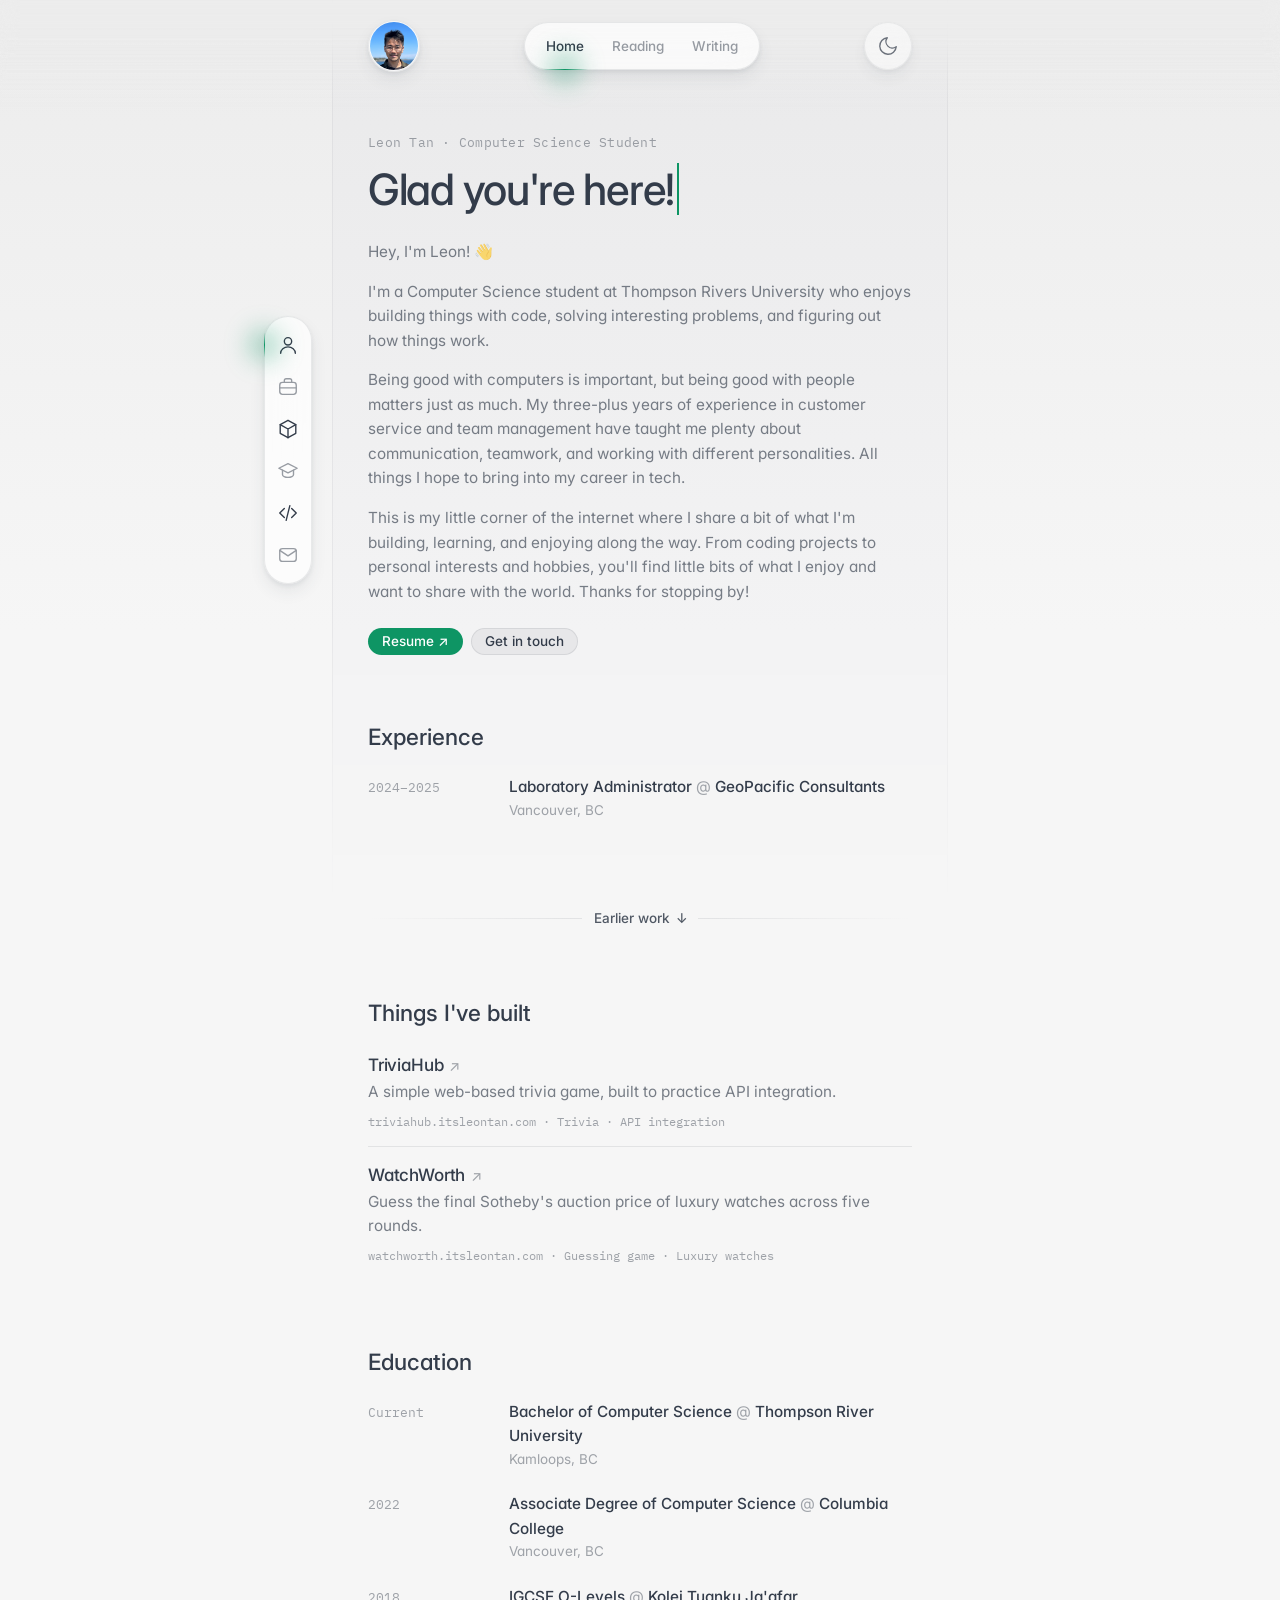
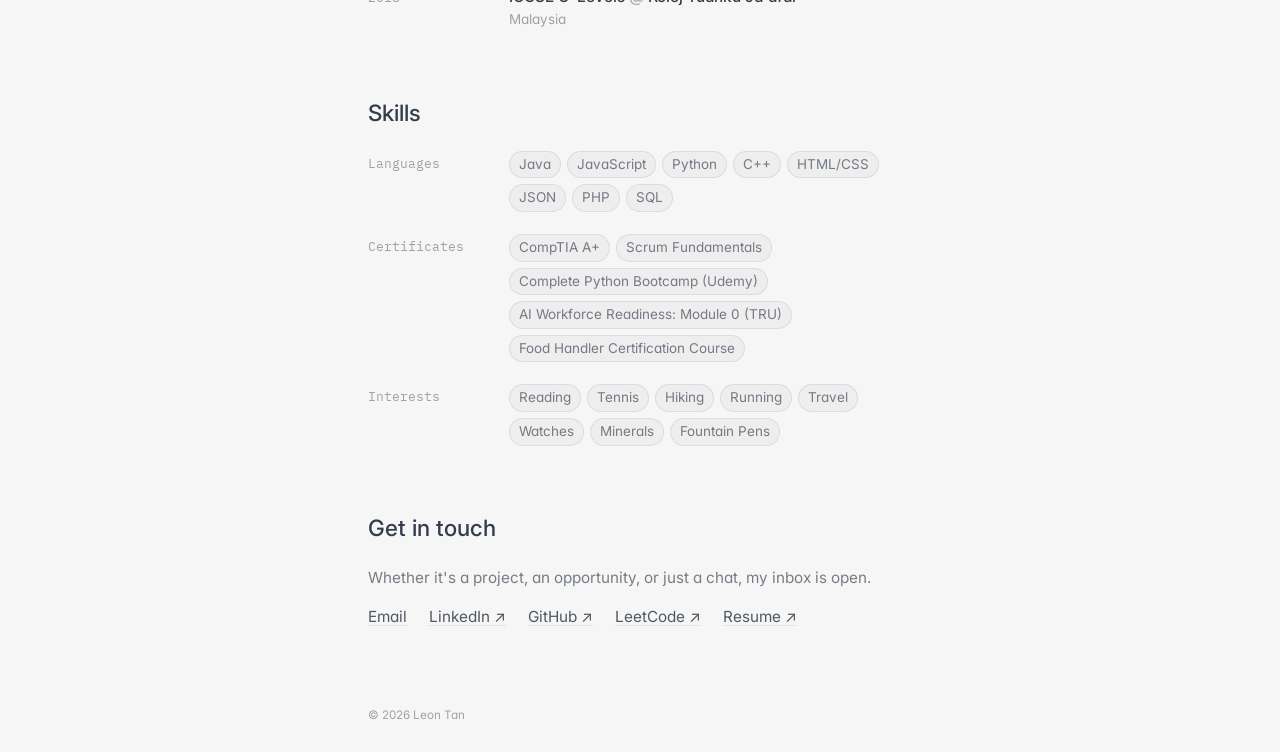
==== commit d721b00d: "v3.0.0 - Added Writing section with initial article and build script - Created a new Writing section" ====
--- a/index.html
+++ b/index.html
@@ -46,6 +46,7 @@
             <nav class="glass site-nav" aria-label="Main">
                 <a href="./" class="active" aria-current="page">Home</a>
                 <a href="reading/">Reading</a>
+                <a href="writing/">Writing</a>
             </nav>
 
             <button id="theme-toggle" class="glass" type="button" aria-label="Switch theme">
